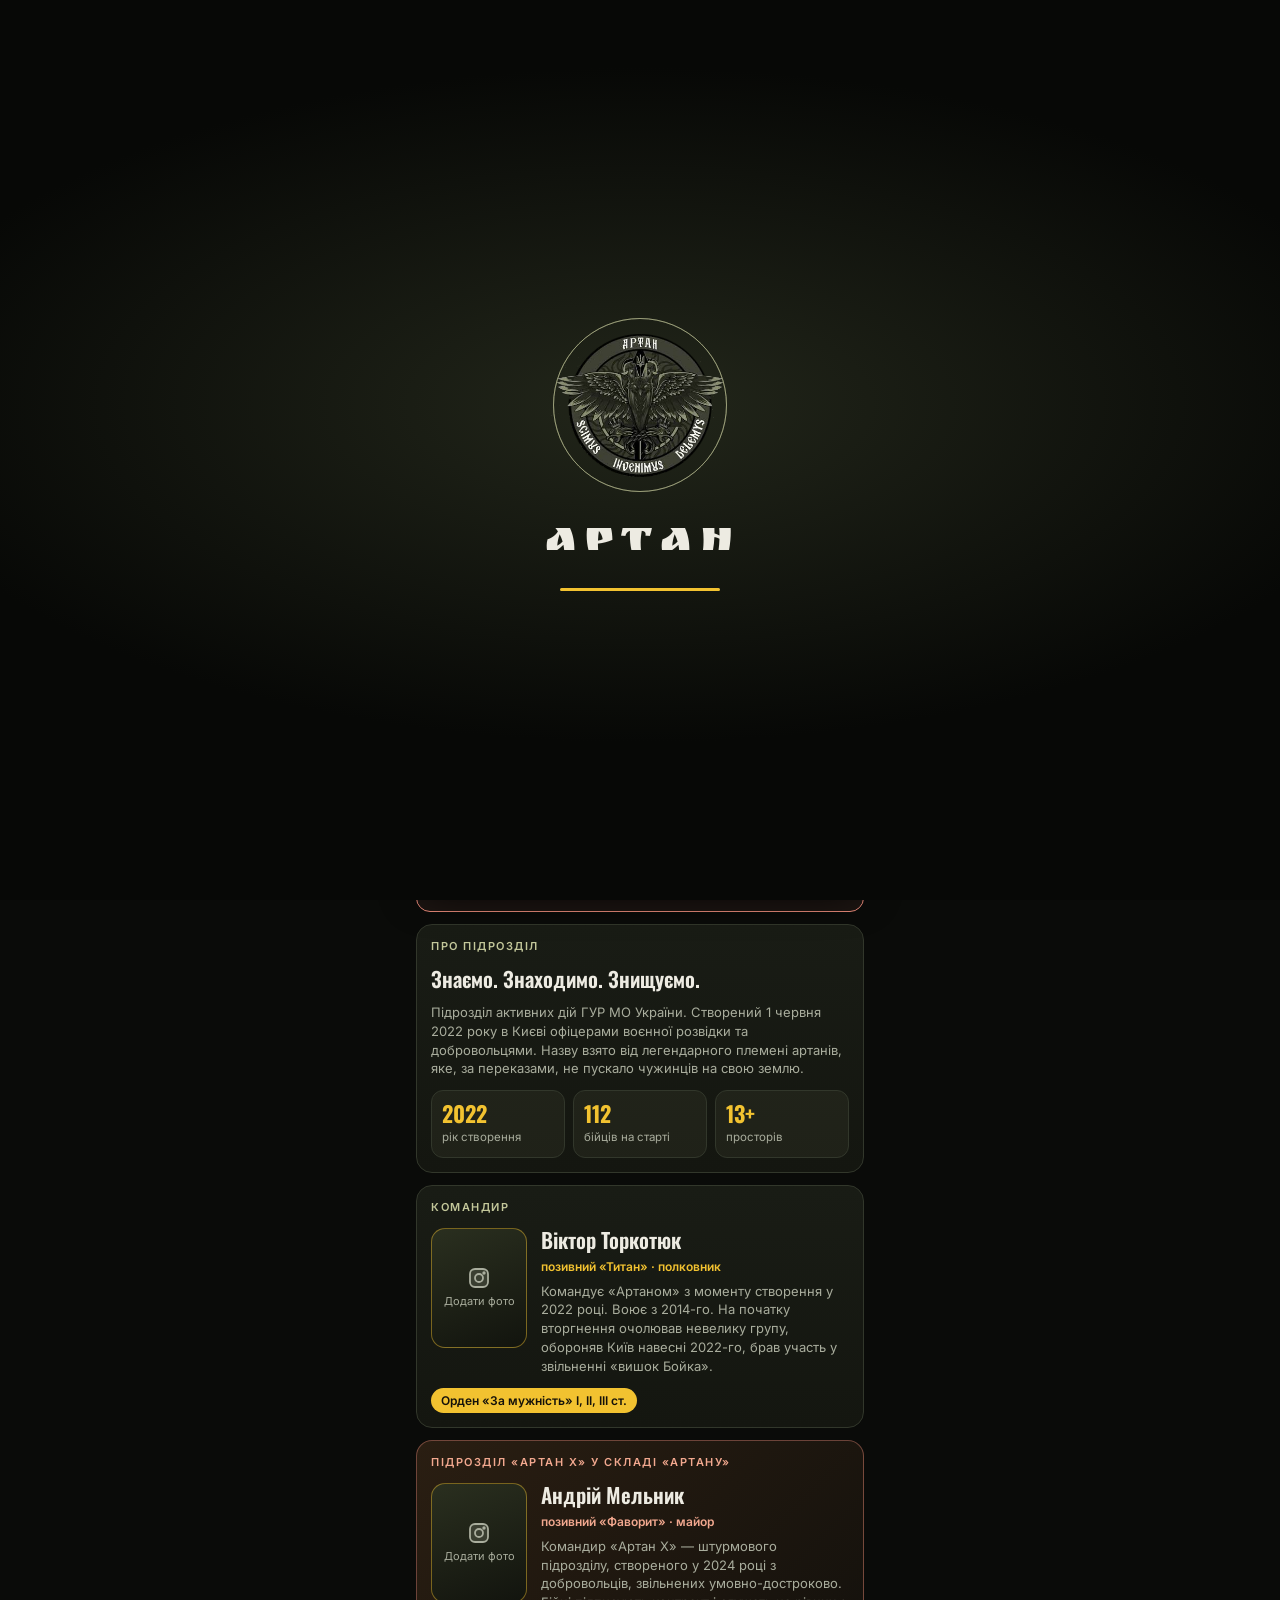
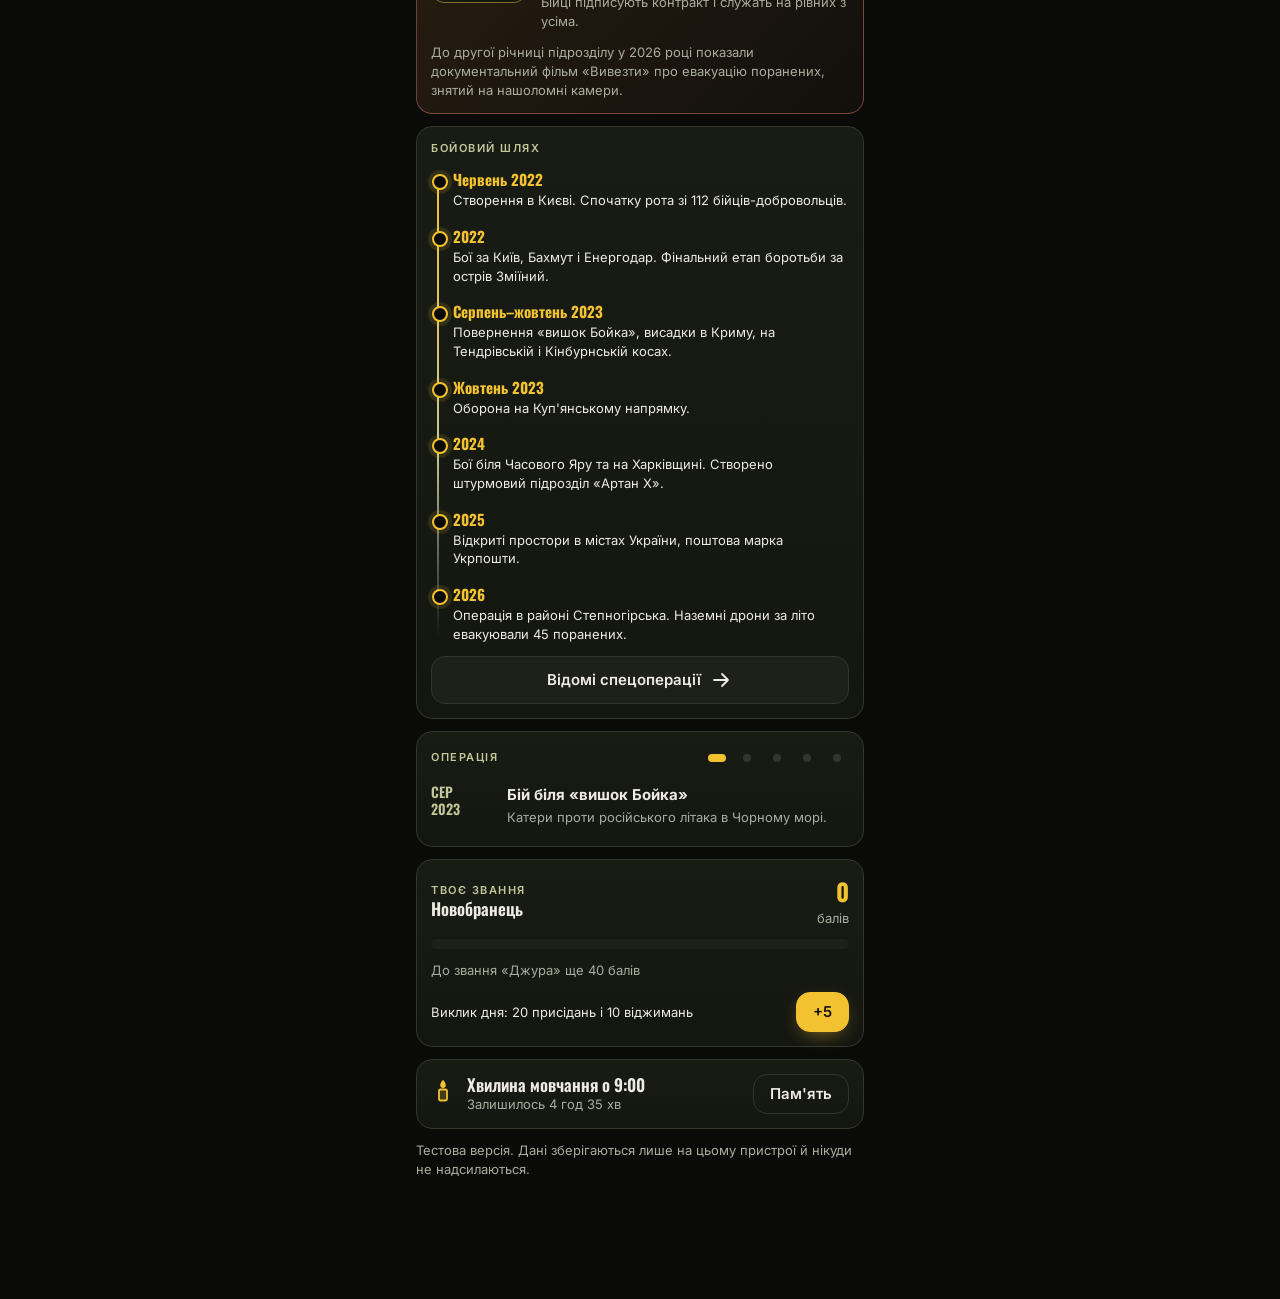
==== output/artan/app/index.html @ 088b6865 "Artan: import user's app, add extension API and agent contract; remove mistaken family-app scaffold " ====
<!DOCTYPE html>
<html lang="uk">
<head>
<meta charset="utf-8">
<meta name="viewport" content="width=device-width, initial-scale=1">
<title>Артан — тестовий застосунок</title>
<link href="https://fonts.googleapis.com/css2?family=Inter:wght@400;500;600&family=Oswald:wght@500;600&family=Ruslan+Display&display=swap" rel="stylesheet">
<style>
:root{--bg:#0A0B09;--sf:#151712;--sf2:#1E211A;--ln:#32372B;--tx:#EDEBE2;--mu:#A9AD9D;--ac:#C3C79A;--ye:#F2C230;--ok:#7BC47F;--bad:#EE8D7C;--ease:cubic-bezier(.2,.8,.2,1)}
*{box-sizing:border-box;-webkit-tap-highlight-color:transparent}
html,body{margin:0;background:var(--bg);color:var(--tx);font-family:Inter,system-ui,sans-serif;font-size:15px;line-height:1.45}
body{background:radial-gradient(120% 60% at 50% 0%,#1A1D14 0%,var(--bg) 60%) fixed}
#app{max-width:480px;margin:0 auto;min-height:100vh;padding:0 16px 120px}
h1,h2,h3{font-family:Oswald,Inter,sans-serif;font-weight:600;margin:0;line-height:1.15}
h1{font-size:28px}h2{font-size:21px}h3{font-size:17px}p{margin:0}
.wm{font-family:'Ruslan Display',Oswald,serif;font-weight:400;letter-spacing:3px;line-height:1}
.mu{color:var(--mu)}.sm{font-size:13px}.ey{font-size:11px;letter-spacing:1.5px;font-weight:600;color:var(--ac);text-transform:uppercase}
.stack{display:flex;flex-direction:column;gap:12px}.row{display:flex;align-items:center;gap:12px}.sb{justify-content:space-between}.wrap{display:flex;flex-wrap:wrap;gap:8px}
.grid2{display:grid;grid-template-columns:1fr 1fr;gap:12px}
.card{background:linear-gradient(180deg,#191C15,#141610);border:1px solid var(--ln);border-radius:16px;padding:14px}
button,.btn{font:inherit;font-weight:600;min-height:48px;padding:0 16px;border-radius:14px;border:1px solid var(--ln);background:var(--sf2);color:var(--tx);cursor:pointer;text-align:center;transition:transform .15s var(--ease),background .2s,border-color .2s,box-shadow .2s;text-decoration:none;display:inline-flex;align-items:center;justify-content:center;gap:8px}
button:active,.btn:active{transform:scale(.96)}
button:focus-visible,a:focus-visible,input:focus-visible,[tabindex]:focus-visible{outline:2px solid var(--ye);outline-offset:2px}
button[disabled]{opacity:.6;cursor:default}
.pri{background:var(--ye);color:#14110A;border-color:var(--ye);box-shadow:0 6px 20px -8px rgba(242,194,48,.7)}
.ghost{background:transparent}
.view>*{animation:up .5s var(--ease) backwards}
.view>*:nth-child(2){animation-delay:.05s}.view>*:nth-child(3){animation-delay:.1s}.view>*:nth-child(4){animation-delay:.15s}.view>*:nth-child(5){animation-delay:.2s}.view>*:nth-child(6){animation-delay:.25s}.view>*:nth-child(n+7){animation-delay:.3s}
@keyframes up{from{opacity:0;transform:translateY(14px)}to{opacity:1;transform:none}}
@keyframes pop{0%{transform:scale(.6);opacity:0}70%{transform:scale(1.08)}100%{transform:scale(1);opacity:1}}
@keyframes shake{20%,60%{transform:translateX(-6px)}40%,80%{transform:translateX(6px)}}
@keyframes bump{50%{transform:scale(1.25)}}
header.top{padding:22px 0 4px}
.tile{flex-direction:column;align-items:flex-start;justify-content:space-between;gap:12px;min-height:108px;text-align:left;padding:14px;border-radius:16px;background:linear-gradient(180deg,#191C15,#141610)}
.tile svg{color:var(--ye)}.tile b{font-size:15px;display:block}.tile span{font-size:12.5px;color:var(--mu);font-weight:400}
.ic{width:24px;height:24px;fill:none;stroke:currentColor;stroke-width:1.8;stroke-linecap:round;stroke-linejoin:round;flex:none}
.hero{position:relative;overflow:hidden;border-radius:20px;border:1px solid var(--ln);padding:18px;background:linear-gradient(135deg,#23271B,#12140E)}
.hero:after{content:"";position:absolute;inset:-40%;background:conic-gradient(from 0deg,transparent 0 80%,rgba(242,194,48,.12) 90%,transparent);animation:spin 9s linear infinite;pointer-events:none}
.hero>*{position:relative;z-index:1}
@keyframes spin{to{transform:rotate(360deg)}}
.em{width:56px;height:56px;object-fit:contain;filter:drop-shadow(0 4px 10px rgba(0,0,0,.6))}
.dots{display:flex;gap:6px}.dots button{min-height:0;width:24px;height:24px;padding:0;border:0;background:transparent}.dots i{display:block;width:8px;height:8px;border-radius:50%;background:var(--ln);margin:auto;transition:all .3s}.dots .on i{background:var(--ye);width:18px;border-radius:4px}
.fade{animation:up .45s var(--ease) backwards}
.bar{height:10px;border-radius:999px;background:var(--sf2);overflow:hidden}.bar i{display:block;height:100%;background:linear-gradient(90deg,var(--ac),var(--ye));border-radius:999px;transition:width .8s var(--ease)}
.seg{display:grid;grid-template-columns:1fr 1fr;background:var(--sf);border:1px solid var(--ln);border-radius:14px;padding:4px}.seg button{min-height:40px;border:0;background:transparent;color:var(--mu);border-radius:10px}.seg button.on{background:var(--sf2);color:var(--ye)}
.date{width:62px;flex:none;font-family:Oswald,sans-serif;font-weight:600;font-size:14px;color:var(--ac);line-height:1.2;text-align:left}
.ph{height:160px;border-radius:14px;display:flex;align-items:center;justify-content:center;color:var(--mu);font-size:13px;text-align:center;padding:10px;border:1px dashed #6E7463;background:repeating-linear-gradient(45deg,#14160F 0 10px,#171A12 10px 20px)}
.photo{width:100%;max-height:280px;object-fit:cover;border-radius:14px;display:block;animation:pop .5s var(--ease)}
label{font-size:13px;color:var(--mu);display:block;margin-bottom:4px}
input[type=text],input[type=tel],input[type=date]{width:100%;height:48px;padding:0 12px;border-radius:12px;border:1px solid #6E7463;background:var(--sf);color:var(--tx);font:inherit;transition:border-color .2s,box-shadow .2s}
input:focus{border-color:var(--ye);box-shadow:0 0 0 3px rgba(242,194,48,.18);outline:0}
.chip{padding:8px 12px;border:1px solid #6E7463;border-radius:999px;font-size:13px;min-height:40px;background:transparent;font-weight:500}
.chip.on{background:var(--ye);color:#14110A;border-color:var(--ye)}
.msg{border-radius:12px;padding:12px;font-size:14px;animation:pop .35s var(--ease)}.msg.ok{background:#1B2A1C;border:1px solid var(--ok)}.msg.no{background:#2C1B18;border:1px solid var(--bad)}
.badge{display:inline-block;padding:4px 10px;border-radius:999px;background:var(--ye);color:#14110A;font-size:12px;font-weight:600}.badge.off{background:var(--sf2);color:var(--mu)}
ul{margin:0;padding-left:20px}li{margin:6px 0}
.opt{width:100%;justify-content:flex-start;text-align:left;font-weight:500;min-height:54px;padding:10px 14px}
.opt.good{border-color:var(--ok);background:#1B2A1C;animation:bump .35s}.opt.wrong{border-color:var(--bad);background:#2C1B18;animation:shake .35s}
/* nav */
nav{position:fixed;left:0;right:0;bottom:0;padding:0 12px calc(12px + env(safe-area-inset-bottom));pointer-events:none;z-index:20}
nav .in{pointer-events:auto;position:relative;max-width:456px;margin:0 auto;display:grid;grid-template-columns:repeat(5,1fr);background:rgba(20,22,16,.86);-webkit-backdrop-filter:blur(14px);backdrop-filter:blur(14px);border:1px solid var(--ln);border-radius:22px;padding:6px;box-shadow:0 14px 40px -10px #000}
nav .pill{position:absolute;top:6px;bottom:6px;left:6px;width:calc((100% - 12px)/5);border-radius:16px;background:linear-gradient(180deg,rgba(242,194,48,.2),rgba(242,194,48,.06));border:1px solid rgba(242,194,48,.35);transition:transform .45s var(--ease)}
nav a{position:relative;min-height:56px;display:flex;flex-direction:column;align-items:center;justify-content:center;gap:3px;font-size:11px;font-weight:500;color:var(--mu);text-decoration:none;border-radius:16px;transition:color .3s}
nav a svg{transition:transform .45s var(--ease)}
nav a.on{color:var(--ye);font-weight:600}nav a.on svg{transform:translateY(-2px) scale(1.14)}
nav a:active svg{transform:scale(.85)}
/* splash */
#splash{position:fixed;inset:0;z-index:50;background:radial-gradient(80% 50% at 50% 45%,#22261A,#070806 75%);display:flex;flex-direction:column;align-items:center;justify-content:center;gap:22px;transition:opacity .6s,visibility .6s}
#splash.out{opacity:0;visibility:hidden}
#splash .e{position:relative;width:190px;height:190px}
#splash .e img{width:100%;height:100%;object-fit:contain;animation:splash 1.2s var(--ease) both}
#splash .e:before,#splash .e:after{content:"";position:absolute;inset:8px;border-radius:50%;border:1px solid rgba(195,199,154,.5);animation:ring 2s ease-out infinite}
#splash .e:after{animation-delay:1s}
@keyframes splash{from{opacity:0;transform:scale(.6) rotate(-12deg);filter:blur(8px)}to{opacity:1;transform:none;filter:none}}
@keyframes ring{from{transform:scale(.9);opacity:.8}to{transform:scale(1.5);opacity:0}}
#splash .wm{font-size:44px;display:flex;gap:4px}
#splash .wm span{animation:up .6s var(--ease) both}
#splash .ld{width:160px;height:3px;border-radius:3px;background:#2A2E22;overflow:hidden}#splash .ld i{display:block;height:100%;width:100%;background:var(--ye);transform-origin:left;animation:load 2s var(--ease) both}
@keyframes load{from{transform:scaleX(0)}to{transform:scaleX(1)}}
/* map */
.mapbox{position:relative;border-radius:18px;border:1px solid var(--ln);background:radial-gradient(circle at 50% 40%,#1C2015,#0E100B);overflow:hidden;padding:6px}
.mapbox svg{display:block;width:100%;height:auto}
.ua{fill:rgba(195,199,154,.1);stroke:var(--ac);stroke-width:1.4;stroke-linejoin:round;stroke-dasharray:1;stroke-dashoffset:1;animation:draw 2.2s ease-out forwards,fillin 1s 1.6s both}
@keyframes draw{to{stroke-dashoffset:0}}@keyframes fillin{from{fill:rgba(195,199,154,0)}}
.scan{stroke:rgba(242,194,48,.5);stroke-width:1;animation:scan 4s linear infinite}
@keyframes scan{from{transform:translateX(0)}to{transform:translateX(360px)}}
.pin{cursor:pointer;transform-box:fill-box;transform-origin:center;animation:pop .5s var(--ease) backwards}
.pin .pulse{fill:none;stroke:var(--ye);stroke-width:1;transform-box:fill-box;transform-origin:center;animation:pulse 2s ease-out infinite}
@keyframes pulse{from{transform:scale(1);opacity:.9}to{transform:scale(3.4);opacity:0}}
.pin .dot{fill:var(--ye);stroke:#14110A;stroke-width:1;transition:r .2s}
.pin.sel .dot{fill:#fff}
.pin:focus{outline:none}.pin:focus-visible .dot{stroke:#fff;stroke-width:2}
.pin text{font:600 9px Inter,sans-serif;fill:var(--tx);paint-order:stroke;stroke:#0E100B;stroke-width:2.5px}
/* candle */
.candle{width:44px;height:84px;position:relative;margin:0 auto}
.candle .w{position:absolute;bottom:0;left:8px;width:28px;height:50px;border-radius:5px;background:linear-gradient(90deg,#CFC9B4,#F3EFE0 50%,#BDB7A2)}
.candle .f{position:absolute;bottom:52px;left:13px;width:18px;height:30px;border-radius:50% 50% 50% 50%/62% 62% 38% 38%;background:radial-gradient(circle at 50% 70%,#fff 0 18%,#FFD76A 40%,#F28A1E 75%,transparent 80%);transform-origin:50% 100%;animation:flame 1.1s ease-in-out infinite alternate;filter:drop-shadow(0 0 14px rgba(255,180,60,.8));opacity:0;transition:opacity .6s}
.candle.lit .f{opacity:1}
@keyframes flame{0%{transform:scale(1) rotate(-3deg)}50%{transform:scale(1.06,.94) rotate(2deg)}100%{transform:scale(.96,1.08) rotate(-1deg)}}
/* games */
.hud{display:flex;justify-content:space-between;align-items:center;font-weight:600}
.hearts span{color:var(--bad);font-size:20px;transition:opacity .3s,transform .3s;display:inline-block}.hearts span.off{opacity:.2;transform:scale(.7)}
.deck{position:relative;height:300px;touch-action:pan-y}
.scard{position:absolute;inset:0;border-radius:22px;border:1px solid var(--ln);background:linear-gradient(160deg,#252A1C,#14160F);display:flex;flex-direction:column;align-items:center;justify-content:center;gap:12px;padding:20px;text-align:center;box-shadow:0 20px 40px -18px #000;user-select:none;-webkit-user-select:none;touch-action:none;cursor:grab;animation:pop .4s var(--ease)}
.scard .emo{font-size:84px;line-height:1}
.scard .tag{position:absolute;top:16px;padding:6px 10px;border-radius:10px;font-weight:700;font-size:13px;opacity:0;border:2px solid}
.scard .tag.l{left:16px;color:var(--bad);transform:rotate(-10deg)}.scard .tag.r{right:16px;color:var(--ok);transform:rotate(10deg)}
.scard.fly{transition:transform .45s ease-in,opacity .45s}
.toast{min-height:48px;display:flex;align-items:center;justify-content:center;text-align:center;font-weight:600;border-radius:12px;padding:8px 12px}
.toast.ok{background:#1B2A1C;color:#B9E6BB;animation:pop .3s}.toast.no{background:#2C1B18;color:#F6B9AD;animation:shake .35s}
.items{display:grid;grid-template-columns:repeat(3,1fr);gap:10px}
.item{flex-direction:column;min-height:92px;gap:4px;font-size:12.5px;font-weight:500;padding:8px;border-radius:16px;animation:pop .4s var(--ease) backwards}
.item .e{font-size:30px;line-height:1}
.item.packed{pointer-events:none;transform:translateY(60px) scale(.2);opacity:0;transition:transform .5s var(--ease),opacity .5s}
.item.no{animation:shake .35s;border-color:var(--bad)}
.bag{font-size:46px;line-height:1;display:inline-block}.bag.b{animation:bump .35s}
.mem{display:grid;grid-template-columns:repeat(3,1fr);gap:10px;perspective:900px}
.mc{position:relative;min-height:88px;padding:0;border:0;background:transparent;transform-style:preserve-3d;transition:transform .5s var(--ease)}
.mc.fl{transform:rotateY(180deg)}
.mc i{position:absolute;inset:0;border-radius:14px;display:flex;align-items:center;justify-content:center;text-align:center;-webkit-backface-visibility:hidden;backface-visibility:hidden;font-style:normal;padding:6px;border:1px solid var(--ln)}
.mc .fr{background:linear-gradient(160deg,#2A2F1F,#171A12);color:var(--ac);font-family:'Ruslan Display',serif;font-size:26px}
.mc .bk{background:var(--sf2);transform:rotateY(180deg);font-size:12.5px;font-weight:600;line-height:1.2}
.mc .bk.num{font-family:Oswald,sans-serif;font-size:28px;color:var(--ye)}
.mc.done .bk{border-color:var(--ok);background:#1B2A1C;animation:bump .4s}
.confetti{position:fixed;inset:0;pointer-events:none;z-index:40;overflow:hidden}
.confetti i{position:absolute;top:-12px;width:8px;height:14px;border-radius:2px;animation:fall 2.2s ease-in forwards}
@keyframes fall{to{transform:translateY(105vh) rotate(720deg)}}
.big{font-size:60px;text-align:center;animation:pop .6s var(--ease)}
.steps{display:flex;gap:6px}.steps i{flex:1;height:5px;border-radius:5px;background:var(--sf2);overflow:hidden;position:relative}.steps i:after{content:"";position:absolute;inset:0;background:var(--ye);transform:scaleX(0);transform-origin:left;transition:transform .5s var(--ease)}.steps i.on:after{transform:scaleX(1)}
.check{width:88px;height:88px;margin:0 auto;display:block}.check circle{fill:none;stroke:var(--ok);stroke-width:4;stroke-dasharray:1;stroke-dashoffset:1;animation:draw .7s ease-out forwards}.check path{fill:none;stroke:var(--ok);stroke-width:5;stroke-linecap:round;stroke-linejoin:round;stroke-dasharray:1;stroke-dashoffset:1;animation:draw .5s .6s ease-out forwards}
.num{width:32px;height:32px;border-radius:50%;background:var(--sf2);border:1px solid var(--ln);display:flex;align-items:center;justify-content:center;font-family:Oswald,sans-serif;color:var(--ye);flex:none}

/* v3 */
#app{background-image:repeating-radial-gradient(circle at 85% -5%,rgba(195,199,154,.045) 0 1px,transparent 1px 16px);background-repeat:no-repeat;background-size:100% 420px}
.hero,.idc{background-image:repeating-radial-gradient(circle at 90% 10%,rgba(195,199,154,.08) 0 1px,transparent 1px 13px),linear-gradient(135deg,#262B1D,#12140E)}
.tile svg{width:42px;height:42px;padding:8px;border-radius:13px;background:rgba(242,194,48,.1);border:1px solid rgba(242,194,48,.28);transition:transform .4s var(--ease)}
.tile:active svg{transform:rotate(-8deg) scale(1.1)}
.sosb{border-color:var(--bad);color:#F6B9AD;background:rgba(238,141,124,.08);justify-content:flex-start}
.idc{border:1px solid rgba(242,194,48,.4);border-radius:18px;padding:16px;position:relative;overflow:hidden;box-shadow:0 18px 40px -22px rgba(242,194,48,.5)}
.idc:before{content:"";position:absolute;top:0;bottom:0;width:60px;left:-80px;background:linear-gradient(100deg,transparent,rgba(255,255,255,.12),transparent);animation:shine 4.5s ease-in-out infinite}
@keyframes shine{0%,60%{left:-80px}100%{left:120%}}
.idc>*{position:relative}
/* candle */
.cdl{position:relative;width:140px;height:200px;margin:0 auto}
.cdl .wax{position:absolute;bottom:0;left:43px;width:54px;height:112px;border-radius:9px 9px 6px 6px/12px 12px 6px 6px;background:linear-gradient(90deg,#8E8870,#E9E3CE 30%,#FFFDF3 48%,#DAD4BD 68%,#847E67);box-shadow:inset 0 -22px 26px -12px rgba(0,0,0,.55),0 10px 18px -8px #000;transition:box-shadow .8s}
.cdl .wax:before{content:"";position:absolute;top:-7px;left:0;right:0;height:16px;border-radius:50%;background:radial-gradient(ellipse at 50% 60%,#FFF8E0,#CFC7A8 80%)}
.cdl .wax:after{content:"";position:absolute;inset:0;border-radius:inherit;background:radial-gradient(ellipse at 50% 0,rgba(255,170,70,.75),transparent 62%);opacity:0;transition:opacity .9s}
.cdl.lit .wax:after{opacity:1}
.cdl .wax i{position:absolute;top:4px;width:7px;border-radius:0 0 5px 5px;background:linear-gradient(90deg,#F6F1DE,#D5CFB8)}
.cdl .wax i:nth-child(1){left:7px;height:30px}.cdl .wax i:nth-child(2){right:11px;height:19px;width:6px}
.cdl .wick{position:absolute;left:50%;bottom:112px;width:3px;height:15px;margin-left:-1.5px;border-radius:2px;background:linear-gradient(#1b140f,#4a3524);transform:rotate(4deg);transform-origin:bottom}
.cdl.lit .wick{background:linear-gradient(#ff9a3c,#1b140f 55%)}
.cdl .fw{position:absolute;left:50%;bottom:121px;width:30px;height:70px;margin-left:-15px;transform:scale(0);transform-origin:50% 100%;opacity:0;transition:transform .7s var(--ease),opacity .4s}
.cdl.lit .fw{transform:scale(1);opacity:1}
.cdl .flame{position:absolute;inset:0;transform-origin:50% 100%;border-radius:50% 50% 50% 50%/70% 70% 30% 30%;background:radial-gradient(ellipse 34% 16% at 50% 92%,rgba(70,130,255,.95),transparent 100%),radial-gradient(ellipse 30% 42% at 50% 62%,#fff 0 45%,transparent 100%),radial-gradient(ellipse 60% 62% at 50% 60%,#FFE79A 0 30%,#FFB534 58%,rgba(255,112,24,.85) 82%,transparent 100%);filter:blur(.5px) drop-shadow(0 0 16px rgba(255,170,60,.95));animation:fl1 3.1s ease-in-out infinite,fl2 .23s ease-in-out infinite alternate}
@keyframes fl1{0%{transform:rotate(-2deg) scaleY(1)}22%{transform:rotate(2.5deg) scaleY(1.07)}45%{transform:rotate(-1deg) scaleY(.95)}63%{transform:rotate(3deg) scaleY(1.04) skewX(2deg)}82%{transform:rotate(-3deg) scaleY(1.09) skewX(-2deg)}100%{transform:rotate(-2deg) scaleY(1)}}
@keyframes fl2{from{opacity:.93}to{opacity:1}}
.cdl .glow{position:absolute;left:50%;bottom:86px;width:220px;height:220px;margin-left:-110px;border-radius:50%;background:radial-gradient(circle,rgba(255,176,66,.42),rgba(255,140,40,.12) 45%,transparent 68%);opacity:0;transition:opacity .9s;animation:glw 2.3s ease-in-out infinite alternate;pointer-events:none}
.cdl.lit .glow{opacity:1}
@keyframes glw{from{transform:scale(.94)}to{transform:scale(1.06)}}
.cdl .smoke{position:absolute;left:50%;bottom:128px;width:10px;height:44px;margin-left:-5px;border-radius:50%;background:linear-gradient(transparent,rgba(210,210,200,.5));filter:blur(4px);opacity:0}
.cdl.out .smoke{animation:smk 1.8s ease-out}
@keyframes smk{0%{opacity:.8;transform:translateY(0) scaleX(1)}100%{opacity:0;transform:translateY(-70px) scaleX(2.6) rotate(12deg)}}
.card:has(.cdl){overflow:hidden;transition:background 1s,border-color 1s}
.card:has(.cdl.lit){background:radial-gradient(90% 70% at 50% 30%,rgba(255,150,50,.2),#141610 75%);border-color:rgba(255,170,70,.45)}
/* merch */
.prod{padding:10px;gap:8px}.prod svg{display:block;width:100%;height:auto;border-radius:12px;background:radial-gradient(circle at 50% 40%,#2A2F1F,#12140E)}
.prod .sz{display:flex;gap:4px}.prod .sz button{min-height:32px;min-width:0;flex:1;padding:0;font-size:12px;border-radius:8px}.prod .sz button.on{background:var(--ac);color:#14110A;border-color:var(--ac)}
.prod .add{min-height:42px;font-size:13.5px}
.cartn{display:inline-flex;min-width:24px;height:24px;border-radius:12px;background:var(--ye);color:#14110A;align-items:center;justify-content:center;font-size:13px;padding:0 6px}.cartn.b{animation:bump .35s}
.lnk{padding:12px 14px;justify-content:flex-start;text-align:left;font-weight:400}.lnk b{display:block}
.lnk .bi{width:44px;height:44px;border-radius:13px;background:rgba(195,199,154,.1);border:1px solid var(--ln);display:flex;align-items:center;justify-content:center;color:var(--ye);flex:none}
.tel{flex-direction:column;gap:0;min-height:76px}.tel b{font-family:Oswald,sans-serif;font-size:28px;color:var(--ye);line-height:1.1}.tel span{font-size:12.5px;color:var(--mu);font-weight:400}
details{border:1px solid var(--ln);border-radius:14px;background:var(--sf);padding:0 14px}details summary{min-height:52px;display:flex;align-items:center;font-weight:600;cursor:pointer;list-style:none}details summary::-webkit-details-marker{display:none}details summary:after{content:"+";margin-left:auto;color:var(--ye);font-size:20px;transition:transform .3s}details[open] summary:after{transform:rotate(45deg)}details ul{padding-bottom:12px}
.lamp{width:96px;height:96px;border-radius:50%;margin:0 auto;background:radial-gradient(circle,#3a3d30,#191b13);border:2px solid var(--ln);transition:all .07s}
.lamp.on{background:radial-gradient(circle,#fff,#F2C230 55%,#b58a12);box-shadow:0 0 60px 14px rgba(242,194,48,.55);border-color:#fff}
.mcode{font-family:Oswald,sans-serif;font-size:44px;letter-spacing:10px;text-align:center;color:var(--ac);line-height:1}
.mo{font-family:Oswald,sans-serif;font-size:26px;min-height:64px}
.mtab{display:grid;grid-template-columns:repeat(3,1fr);gap:4px 10px;font-size:13px;padding-bottom:12px}

/* v4 */
.cmd{display:grid;grid-template-columns:96px 1fr;gap:14px;align-items:start}
.cmd .pf{position:relative;width:96px;height:120px;border-radius:14px;overflow:hidden;border:1px solid rgba(242,194,48,.45);background:linear-gradient(160deg,#2A2F1F,#12140E);display:flex;align-items:center;justify-content:center;text-align:center;color:var(--mu);font-size:11px}
.cmd .pf img{width:100%;height:100%;object-fit:cover;display:block;animation:pop .5s var(--ease)}
.cmd .pf label{position:absolute;inset:0;margin:0;display:flex;flex-direction:column;align-items:center;justify-content:center;gap:4px;cursor:pointer;color:var(--mu);font-size:11px}
.cmd .pf input{position:absolute;width:1px;height:1px;opacity:0}
.cmd .pf.has label{opacity:0}
.rk{display:inline-flex;align-items:center;gap:6px;font-size:12px;color:var(--ye);font-weight:600}
.facts{display:grid;grid-template-columns:repeat(3,1fr);gap:8px}.facts div{background:rgba(195,199,154,.06);border:1px solid var(--ln);border-radius:12px;padding:10px}.facts b{display:block;font-family:Oswald,sans-serif;font-size:22px;color:var(--ye);line-height:1.1}.facts span{font-size:11.5px;color:var(--mu)}
.tl{position:relative;padding-left:22px}
.tl:before{content:"";position:absolute;left:6px;top:6px;bottom:6px;width:2px;background:linear-gradient(var(--ye),var(--ac) 60%,transparent);transform-origin:top;animation:grow 1.4s var(--ease) both}
@keyframes grow{from{transform:scaleY(0)}to{transform:scaleY(1)}}
.tl .ev{position:relative;padding:0 0 16px}.tl .ev:last-child{padding-bottom:0}
.tl .ev:before{content:"";position:absolute;left:-21px;top:5px;width:12px;height:12px;border-radius:50%;background:#0A0B09;border:2px solid var(--ye);box-shadow:0 0 0 4px rgba(242,194,48,.12)}
.tl .ev b{font-family:Oswald,sans-serif;color:var(--ye);font-size:15px;display:block}
.tl .ev{opacity:0;animation:up .5s var(--ease) forwards}
.lb{display:flex;flex-direction:column;gap:8px}
.lbr{display:grid;grid-template-columns:36px 1fr auto;gap:10px;align-items:center;padding:10px 12px;border-radius:14px;background:var(--sf);border:1px solid var(--ln);animation:up .4s var(--ease) backwards}
.lbr.me{border-color:var(--ye);background:linear-gradient(90deg,rgba(242,194,48,.14),var(--sf))}
.lbr .pl{width:32px;height:32px;border-radius:50%;display:flex;align-items:center;justify-content:center;font-family:Oswald,sans-serif;font-weight:600;background:var(--sf2);color:var(--ac)}
.lbr:nth-child(1) .pl{background:linear-gradient(160deg,#FFE27A,#C99A12);color:#14110A}
.lbr:nth-child(2) .pl{background:linear-gradient(160deg,#E9E9E2,#9DA096);color:#14110A}
.lbr:nth-child(3) .pl{background:linear-gradient(160deg,#E6A36A,#9A5A2A);color:#14110A}
.lbr b{display:block}.lbr .xp{font-family:Oswald,sans-serif;font-size:18px;color:var(--ye)}
.tog{display:flex;align-items:center;justify-content:space-between;gap:12px;min-height:48px}
.sw{position:relative;width:52px;height:30px;flex:none;border-radius:15px;background:var(--sf2);border:1px solid var(--ln);padding:0;min-height:0}
.sw:after{content:"";position:absolute;top:3px;left:3px;width:22px;height:22px;border-radius:50%;background:var(--mu);transition:transform .3s var(--ease),background .3s}
.sw[aria-checked=true]{background:rgba(242,194,48,.25);border-color:var(--ye)}.sw[aria-checked=true]:after{transform:translateX(22px);background:var(--ye)}
#map3d{min-height:330px}

/* v7 projects */
.pj{position:relative;overflow:hidden;padding:16px;display:flex;flex-direction:column;gap:10px}
.pj:before{content:"";position:absolute;right:-60px;top:-60px;width:180px;height:180px;border-radius:50%;background:radial-gradient(circle,rgba(242,194,48,.14),transparent 65%);pointer-events:none}
.pj .hd{display:flex;align-items:center;gap:14px}
.pj .ring{position:relative;width:60px;height:60px;flex:none;border-radius:50%;display:flex;align-items:center;justify-content:center;color:var(--ye);background:radial-gradient(circle,#2a2f1f,#14160f)}
.pj .ring:before{content:"";position:absolute;inset:-2px;border-radius:50%;background:conic-gradient(var(--ye),transparent 30%,var(--ac) 55%,transparent 80%,var(--ye));-webkit-mask:radial-gradient(circle,transparent 62%,#000 64%);mask:radial-gradient(circle,transparent 62%,#000 64%);animation:spin 6s linear infinite}
.pj .ring svg{width:30px;height:30px}
.pj .tag{display:inline-block;font-size:11px;font-weight:600;letter-spacing:1px;text-transform:uppercase;color:var(--ac)}
.pj .acts{display:flex;flex-wrap:wrap;gap:8px}.pj .acts .btn{min-height:42px;font-size:13.5px}
.pjhero{display:grid;grid-template-columns:repeat(3,1fr);gap:8px}
.xcard{background:linear-gradient(135deg,#2A1E12,#12100C);border:1px solid rgba(238,141,124,.4)}
.xcard .rk{color:#F2A88F}

/* v6 diploma */
.dprev{position:relative;border-radius:14px;overflow:hidden;border:1px solid rgba(242,194,48,.45);background:#0E100B;min-height:150px;display:flex;align-items:center;justify-content:center}
.dprev img{display:block;width:100%;height:auto;animation:pop .6s var(--ease)}
.dprev .sp{width:34px;height:34px;border-radius:50%;border:3px solid var(--ln);border-top-color:var(--ye);animation:spin 1s linear infinite}
.vid{display:grid;grid-template-columns:72px 1fr;gap:12px;align-items:center;padding:12px;text-align:left;font-weight:400;justify-content:stretch}
.vid .th{width:72px;height:72px;border-radius:12px;background:radial-gradient(circle,#2f3424,#14160f);display:flex;align-items:center;justify-content:center;color:var(--ye);border:1px solid var(--ln)}

.socs{display:flex;flex-direction:column;gap:6px}
.soc{display:grid;grid-template-columns:36px 1fr 18px;gap:10px;align-items:center;padding:8px 10px;min-height:52px;border-radius:12px;border:1px solid var(--ln);background:rgba(0,0,0,.25);text-decoration:none;color:var(--tx);transition:transform .15s var(--ease),border-color .2s}
.soc:active{transform:scale(.97)}.soc:hover{border-color:rgba(242,194,48,.5)}
.soc .si{width:36px;height:36px;border-radius:10px;display:flex;align-items:center;justify-content:center;color:#fff}
.soc .si svg{width:20px;height:20px}
.soc .si.ig{background:linear-gradient(45deg,#F2A541,#D9346B 55%,#7C3AC9)}.soc .si.tg{background:#2A9BD8}.soc .si.yt{background:#D93A2B}.soc .si.fb{background:#2F64C8}.soc .si.web{background:#3A3F31;color:var(--ye)}
.soc b{display:block;font-size:13.5px}.soc span.sm{font-size:12px}
.soc>svg{color:var(--mu);width:16px;height:16px}
@media (prefers-reduced-motion:reduce){*,*:before,*:after{animation-duration:.01ms!important;animation-iteration-count:1!important;transition-duration:.01ms!important}}
</style>
</head>
<body>
<div id="splash" role="status" aria-label="Завантаження застосунку Артан">
<div class="e"><img src="img/emblem.png" alt=""></div>
<div class="wm" aria-hidden="true"><span style="animation-delay:.5s">А</span><span style="animation-delay:.6s">Р</span><span style="animation-delay:.7s">Т</span><span style="animation-delay:.8s">А</span><span style="animation-delay:.9s">Н</span></div>
<div class="ld"><i></i></div>
</div>
<div id="app"></div>
<script src="js/map3d.js"></script>
<script src="js/diploma.js"></script>
<script>
/* Extension registry: files in js/ext/ register games, missions and views here. */
window.ARTAN_EXT={games:[],missions:[],views:[]};
window.ArtanExt={game:function(g){ARTAN_EXT.games.push(g);},mission:function(m){ARTAN_EXT.missions.push(m);},view:function(v){ARTAN_EXT.views.push(v);}};
</script>
<script src="js/ext/missions.js"></script>
<script src="js/ext/games-kids.js"></script>
<script src="js/ext/games-teen.js"></script>
<script src="js/ext/media.js"></script>
<script src="js/ext/events.js"></script>
<script src="js/ext/parents.js"></script>
<nav aria-label="Розділи"><div class="in"><span class="pill" id="pill"></span>
<a href="#home" data-tab="home"><svg class="ic" viewBox="0 0 24 24" aria-hidden="true"><path d="M3 11l9-7 9 7v9a1 1 0 0 1-1 1h-5v-6H9v6H4a1 1 0 0 1-1-1z"/></svg>Головна</a>
<a href="#unit" data-tab="unit"><svg class="ic" viewBox="0 0 24 24" aria-hidden="true"><circle cx="12" cy="12" r="7"/><circle cx="12" cy="12" r="2"/><path d="M12 2v4M12 18v4M2 12h4M18 12h4"/></svg>Підрозділ</a>
<a href="#map" data-tab="map"><svg class="ic" viewBox="0 0 24 24" aria-hidden="true"><path d="M12 21s7-6.200 7-11a7 7 0 0 0-14 0c0 4.800 7 11 7 11z"/><circle cx="12" cy="10" r="2.500"/></svg>Карта</a>
<a href="#school" data-tab="school"><svg class="ic" viewBox="0 0 24 24" aria-hidden="true"><path d="M12 3l8 3v6c0 4.500-3.200 7.800-8 9-4.800-1.200-8-4.500-8-9V6z"/><path d="M9 12l2 2 4-4"/></svg>Школа</a>
<a href="#more" data-tab="more"><svg class="ic" viewBox="0 0 24 24" aria-hidden="true"><rect x="4" y="4" width="6.500" height="6.500" rx="1.800"/><rect x="13.500" y="4" width="6.500" height="6.500" rx="1.800"/><rect x="4" y="13.500" width="6.500" height="6.500" rx="1.800"/><rect x="13.500" y="13.500" width="6.500" height="6.500" rx="1.800"/></svg>Більше</a>
</div></nav>
<script>
(function(){
var KEY='artan-test-v2';/* v3 */
var S={xp:0,done:{},age:null,candle:false,daily:'',streak:0,call:'',city:'',lbOn:false};
try{var raw=localStorage.getItem(KEY);if(raw){var o=JSON.parse(raw);for(var k in o)S[k]=o[k];}}catch(e){}
function save(){try{localStorage.setItem(KEY,JSON.stringify(S));}catch(e){}if(typeof lbSync==='function')lbSync();}
var app=document.getElementById('app'),photos={},timers=[];
var ui={op:null,seg:'ops',mission:null,q:0,ans:null,score:0,game:null,car:0,space:null,zf:{step:0,d:{}},ss:'learn',lbf:'all',cart:[],msize:{},cartOpen:false,cartMsg:false};
function $(s,r){return (r||document).querySelector(s);}
function esc(s){return String(s).replace(/[&<>"]/g,function(c){return{'&':'&amp;','<':'&lt;','>':'&gt;','"':'&quot;'}[c];});}
function later(fn,ms){var t=setTimeout(fn,ms);timers.push(['t',t]);return t;}
function every(fn,ms){var t=setInterval(fn,ms);timers.push(['i',t]);return t;}
function clearTimers(){timers.forEach(function(t){if(t[0]==='t')clearTimeout(t[1]);else clearInterval(t[1]);});timers=[];}
function shuffle(a){a=a.slice();for(var i=a.length-1;i>0;i--){var j=Math.floor(Math.random()*(i+1)),t=a[i];a[i]=a[j];a[j]=t;}return a;}
function today(){var d=new Date();return d.getFullYear()+'-'+(d.getMonth()+1)+'-'+d.getDate();}
function icon(p){return '<svg class="ic" viewBox="0 0 24 24" aria-hidden="true">'+p+'</svg>';}
var F=' fill="currentColor" fill-opacity=".2"';var I={ops:'<circle cx="12" cy="12" r="7"'+F+'/><circle cx="12" cy="12" r="2"/><path d="M12 2v4M12 18v4M2 12h4M18 12h4"/>',mem:'<path d="M12 2c2 2.500 2.500 4 1.500 5.500a2 2 0 0 1-3 0C9.500 6 10 4.500 12 2z" fill="currentColor"/><rect x="8" y="10.500" width="8" height="11" rx="1.500"'+F+'/>',map:'<path d="M12 21s7-6.200 7-11a7 7 0 0 0-14 0c0 4.800 7 11 7 11z"'+F+'/><circle cx="12" cy="10" r="2.500"/>',sch:'<path d="M12 3l8 3v6c0 4.500-3.200 7.800-8 9-4.800-1.200-8-4.500-8-9V6z"'+F+'/><path d="M9 12l2 2 4-4"/>',arr:'<path d="M5 12h14M13 6l6 6-6 6"/>',nav:'<path d="M3 11l18-8-8 18-2-8z"/>',
tee:'<path d="M8 3l4 2 4-2 5 4-3 3-2-1v11H8V9l-2 1-3-3z"'+F+'/>',soc:'<path d="M3 10v4h3l8 4V6L6 10z"'+F+'/><path d="M17.500 9a4 4 0 0 1 0 6"/>',sos:'<path d="M6 18v-5a6 6 0 0 1 12 0v5z"'+F+'/><path d="M4 18h16M12 3v2M4.500 6l1.500 1.500M19.500 6L18 7.500"/>',flag:'<path d="M5 4h12l-2.500 4L17 12H5z"'+F+'/><path d="M5 21V4"/>',
cam:'<rect x="3" y="3" width="18" height="18" rx="5"'+F+'/><circle cx="12" cy="12" r="4"/><circle cx="17" cy="7" r=".8" fill="currentColor"/>',pln:'<path d="M21 4L3 11l6 2 2 6 3-4 4 3z"'+F+'/>',ply:'<rect x="3" y="5" width="18" height="14" rx="4"'+F+'/><path d="M10 9l5 3-5 3z" fill="currentColor"/>',ppl:'<circle cx="9" cy="8" r="3.500"'+F+'/><path d="M2.500 20c.5-4 3-6 6.500-6s6 2 6.500 6"/><circle cx="17.500" cy="9" r="2.500"/><path d="M17 14c2.500 0 4 1.500 4.500 4"/>',web:'<circle cx="12" cy="12" r="9"'+F+'/><path d="M3 12h18M12 3c3 3 3 15 0 18M12 3c-3 3-3 15 0 18"/>',info:'<circle cx="12" cy="12" r="9"'+F+'/><path d="M12 11v6M12 7.500v.5"/>'};

var OPS=[
{id:'boyko',d:'СЕР<br>2023',t:'Бій біля «вишок Бойка»',s:'Катери проти російського літака в Чорному морі.',x:'Група на швидкісних човнах зіткнулася з російським бойовим літаком поблизу острова Зміїний. За повідомленням ГУР, борт противника пошкоджено, серед українських бійців втрат немає.',src:'Українська правда, ГУР МО'},
{id:'crimea',d:'24 СЕР<br>2023',t:'Висадка в Криму',s:'Нічна операція до Дня Незалежності.',x:'У ніч на 24 серпня розвідники за підтримки ВМС висадилися на окупованому півострові, виконали завдання і повернулися без втрат.',src:'ГУР МО, 24 Канал'},
{id:'kosy',d:'ЖОВ<br>2023',t:'Західний Крим і коси',s:'Висадка на узбережжі та двох косах.',x:'Спецпризначенці висадилися на західному узбережжі Криму, а також на Тендрівській і Кінбурнській косах, де вступили в бій з окупантами.',src:'АрміяInform, ГУР МО'},
{id:'storm',d:'КВІ<br>2025',t:'Відбитий масований штурм',s:'Шість ворожих колон зупинено.',x:'Противник кинув у наступ кілька сотень людей і десятки бронемашин. Оператори FPV та артилерія підрозділу уразили 15 одиниць техніки ще на підході.',src:'АрміяInform, ГУР МО'},
{id:'step',d:'КВІ<br>2026',t:'Степногірськ',s:'Комплексна операція на Запорізькому напрямку.',x:'Разом з іншими підрозділами Сил оборони бійці ведуть зачистку Степногірська: уражено понад 20 одиниць бронетехніки, взято полонених.',src:'АрміяInform, ГУР МО'}
];
var SPACES=[
{c:'Київ',lon:30.52,lat:50.45},{c:'Вінниця',lon:28.47,lat:49.23},{c:'Львів',lon:24.03,lat:49.84},{c:'Одеса',lon:30.73,lat:46.48},{c:'Черкаси',lon:32.06,lat:49.44},{c:'Івано-Франківськ',lon:24.71,lat:48.92},{c:'Чернівці',lon:25.94,lat:48.29},{c:'Ніжин',lon:31.89,lat:51.05},{c:'Полтава',lon:34.55,lat:49.59}
];
var UA=[[22.15,48.4],[22.6,49.1],[22.7,49.55],[23.6,50.35],[24.1,50.6],[24.0,50.85],[23.65,51.5],[23.6,51.62],[24.3,51.75],[25.3,51.95],[26.5,51.85],[27.5,51.6],[28.6,51.5],[29.3,51.4],[30.2,51.5],[30.55,51.28],[30.95,52.05],[31.8,52.1],[32.4,52.3],[33.2,52.37],[33.85,52.3],[34.4,51.8],[34.3,51.25],[35.1,51.2],[35.6,50.4],[36.3,50.3],[37.5,50.4],[38.0,49.95],[39.2,49.85],[40.1,49.6],[40.2,49.25],[39.7,48.6],[39.95,48.3],[39.8,47.85],[38.85,47.85],[38.2,47.1],[37.55,47.07],[36.8,46.75],[35.9,46.6],[35.35,46.35],[34.85,46.15],[35.0,45.7],[35.5,45.3],[36.6,45.42],[36.45,45.05],[35.4,45.0],[34.4,44.75],[33.75,44.4],[33.4,44.6],[33.55,45.1],[32.5,45.35],[33.0,45.75],[33.65,46.1],[32.9,46.1],[31.8,46.3],[32.0,46.6],[31.55,46.6],[30.75,46.5],[30.5,46.1],[29.75,45.6],[29.65,45.2],[28.2,45.45],[28.5,45.75],[28.95,46.1],[29.6,46.4],[30.15,46.4],[29.9,46.8],[29.55,47.35],[29.2,47.9],[28.9,48.0],[28.2,48.2],[27.5,48.45],[26.6,48.25],[26.2,47.98],[25.2,47.9],[24.9,47.72],[24.2,47.9],[23.2,48.1],[22.9,48.0]];
function px(lon){return ((lon-21.8)*0.663*29+6).toFixed(1);}function py(lat){return ((52.6-lat)*29+4).toFixed(1);}

var HIST=[
['Червень 2022','Створення в Києві. Спочатку рота зі 112 бійців-добровольців.'],
['2022','Бої за Київ, Бахмут і Енергодар. Фінальний етап боротьби за острів Зміїний.'],
['Серпень–жовтень 2023','Повернення «вишок Бойка», висадки в Криму, на Тендрівській і Кінбурнській косах.'],
['Жовтень 2023','Оборона на Куп\'янському напрямку.'],
['2024','Бої біля Часового Яру та на Харківщині. Створено штурмовий підрозділ «Артан Х».'],
['2025','Відкриті простори в містах України, поштова марка Укрпошти.'],
['2026','Операція в районі Степногірська. Наземні дрони за літо евакуювали 45 поранених.']];
var MISSIONS=[
{id:'alarm',min:6,t:'Повітряна тривога',tips:['Почув сирену — одразу йди в укриття, не чекай.','Немає укриття — стань за двома стінами, подалі від вікон.','Виходь лише після сигналу відбою.'],q:[
['Що робити, коли лунає сирена?',['Одразу йти в укриття','Дивитися у вікно','Знімати відео'],0],
['Укриття далеко. Де вдома безпечніше?',['Біля вікна','За двома стінами, далі від вікон','На балконі'],1],
['Коли можна вийти з укриття?',['Коли стало нудно','Коли стихло','Після сигналу відбою'],2]]},
{id:'mine',min:6,t:'Мінна безпека',tips:['Невідомий предмет: не підходь, не чіпай, не кидай у нього нічого.','Відходь тим самим шляхом, яким прийшов.','Розкажи дорослим і зателефонуйте 101 або 112.'],q:[
['Ти побачив у траві дивний металевий предмет. Що робиш?',['Підніму роздивитися','Не чіпаю, відходжу і кажу дорослим','Штовхну палицею'],1],
['Як правильно відійти від небезпечної знахідки?',['Тим самим шляхом, яким прийшов','Навпростець через кущі','Бігом у будь-який бік'],0],
['Куди телефонувати про підозрілий предмет?',['Другові','Нікуди','101 або 112'],2]]},
{id:'aid',min:10,t:'Перша допомога',tips:['Спершу переконайся, що тобі самому безпечно.','Клич дорослих і телефонуй 103 або 112.','Сильна кровотеча: щільно притисни рану чистою тканиною і не відпускай.'],q:[
['Що перевіряємо найперше?',['Чи безпечно мені самому','Що в кишенях потерпілого','Котра година'],0],
['Номер швидкої допомоги в Україні?',['101','103','104'],1],
['З рани сильно тече кров. Твоя дія?',['Чекати, поки мине','Полити водою і піти','Щільно притиснути рану і кликати на допомогу'],2]]},
{id:'cyber',min:10,t:'Кібербезпека',tips:['Незнайомець пропонує гроші за «просте завдання» — це може бути ворог. Не відповідай.','Не публікуй фото військових, блокпостів і місць прильотів.','Про все дивне розкажи батькам.'],q:[
['Незнайомець у месенджері обіцяє гроші за фото будівлі. Що робиш?',['Сфотографую, це ж легко','Не відповідаю і кажу батькам','Попрошу більше грошей'],1],
['Чи можна викладати відео роботи ППО?',['Ні, це допомагає ворогу','Так, якщо гарне','Так, але без звуку'],0],
['Кому можна сказати свій пароль?',['Найкращому другові','Тому, хто попросить у чаті','Тільки батькам'],2]]},
{id:'topo',min:14,t:'Орієнтування',tips:['Намагнічений кінець стрілки компаса показує на північ.','Опівдні сонце в Україні стоїть на півдні.','Масштаб 1:50 000 означає: 1 см на карті — це 500 м на місцевості.'],q:[
['Куди показує намагнічений кінець стрілки компаса?',['На схід','На північ','На сонце'],1],
['Де в Україні сонце опівдні?',['На півдні','На півночі','На заході'],0],
['Масштаб 1:50 000. Скільки метрів в 1 см карти?',['50 м','5 км','500 м'],2]]}
];
var EXT=window.ARTAN_EXT||{games:[],missions:[],views:[]};EXT.missions.forEach(function(m){if(m&&m.id&&!MISSIONS.some(function(x){return x.id===m.id;}))MISSIONS.push(m);});
var AGES=[{a:6,n:'6–9 років',r:'Джура'},{a:10,n:'10–13 років',r:'Розвідник'},{a:14,n:'14–17 років',r:'Захисник'}];
var RANKS=[[0,'Новобранець'],[40,'Джура'],[90,'Розвідник'],[150,'Захисник'],[220,'Майстер безпеки']];
function rank(){var r=RANKS[0],n=null;for(var i=0;i<RANKS.length;i++)if(S.xp>=RANKS[i][0]){r=RANKS[i];n=RANKS[i+1]||null;}return{name:r[1],base:r[0],next:n};}
function award(id,pts){var g=S.done[id]?Math.round(pts/5):pts;S.xp+=g;if(pts>0)S.done[id]=true;save();return g;}
var PACK=[['💧','Вода',1],['🎮','Приставка',0],['🔦','Ліхтарик',1],['📄','Документи',1],['📺','Телевізор',0],['🩹','Аптечка',1],['🔋','Павербанк',1],['🛹','Скейт',0],['🍫','Їжа на день',1],['🧥','Теплий одяг',1],['🏺','Ваза',0],['📻','Радіо',1]];
var TOUCH=[['⚽','Твій м\'яч у дворі',1],['📦','Коробка з дротами біля під\'їзду',0],['🎒','Твій шкільний рюкзак',1],['🧸','Чужа іграшка на узбіччі',0],['🔩','Металевий предмет у лісі',0],['🥤','Твоя пляшка з водою',1],['📱','Телефон без господаря на лавці',0],['🛩️','Уламок дрона на полі',0],['🖊️','Яскрава ручка на дорозі',0],['🚲','Твій велосипед',1]];
var PAIRS=[['101','Пожежа, рятувальники'],['102','Поліція'],['103','Швидка допомога'],['104','Запах газу'],['112','Єдиний екстрений номер'],['🚨','Сирена: йду в укриття']];

function bar(r){var p=r.next?Math.round((S.xp-r.base)/(r.next[0]-r.base)*100):100;return '<div class="bar" role="img" aria-label="Прогрес до наступного звання '+p+'%"><i style="width:0" data-w="'+p+'"></i></div><p class="sm mu">'+(r.next?'До звання «'+r.next[1]+'» ще '+(r.next[0]-S.xp)+' балів':'Найвище звання здобуто')+'</p>';}
function silence(){var n=new Date(),t=new Date(n);t.setHours(9,0,0,0);if(n>=t)t.setDate(t.getDate()+1);var m=Math.round((t-n)/60000);return Math.floor(m/60)+' год '+(m%60)+' хв';}
function confetti(){var c=document.createElement('div');c.className='confetti';c.setAttribute('aria-hidden','true');var col=['#F2C230','#C3C79A','#7BC47F','#EDEBE2'];for(var i=0;i<34;i++){var p=document.createElement('i');p.style.left=(Math.random()*100)+'%';p.style.background=col[i%4];p.style.animationDelay=(Math.random()*.5)+'s';p.style.animationDuration=(1.6+Math.random()*1.2)+'s';c.appendChild(p);}document.body.appendChild(c);setTimeout(function(){c.remove();},3200);}

/* ---------- HOME ---------- */
function vHome(){var r=rank(),h=new Date().getHours(),gr=h<5?'Доброї ночі':h<12?'Доброго ранку':h<18?'Доброго дня':'Доброго вечора',dd=S.daily===today();
return '<header class="top row sb"><div class="row"><img class="em" src="img/emblem.png" alt="Емблема спецпідрозділу «Артан»"><div><div class="wm" style="font-size:30px">АРТАН</div><p class="sm mu">'+gr+(S.call?', «'+esc(S.call)+'»':'')+'! Спецпідрозділ ГУР МО України</p></div></div></header>'+
'<div class="hero stack"><p class="ey">Найближчий вишкіл</p><h2>«Звитяга» · [ДАТА] · [ОБЛАСТЬ]</h2><p class="sm mu">П\'ять днів з інструкторами: такмед, дрони, топографія. Для молоді 13–20 років.</p><a class="btn pri" href="#zvytiaha" data-act="zstart" style="align-self:flex-start">Подати заявку '+icon(I.arr)+'</a></div>'+
'<div class="grid2">'+tile('unit',I.ops,'Спецоперації','Історії та фото','ops')+tile('unit',I.mem,'Стіна пам\'яті','Полеглі воїни','mem')+tile('map',I.map,'Простори «Артан»','3D-карта міст')+tile('school',I.sch,'Школа захисника','Місії та ігри')+tile('projects',I.ppl,'Проєкти','Простори, мотоклуб, турніри')+tile('diploma',I.sch,'Диплом','Для юних захисників')+tile('merch',I.tee,'Мерч','Одяг і символіка')+tile('social',I.soc,'Соцмережі','Сторінки та проєкти')+EXT.views.filter(function(v){return v.home;}).map(function(v){return tile(v.id,I[v.icon]||I.info,esc(v.title),esc(v.sub||''));}).join('')+'</div>'+
'<a class="btn sosb" href="#sos">'+icon(I.sos)+'SOS-пам\'ятка: що робити в небезпеці</a>'+
'<div class="card stack"><p class="ey">Про підрозділ</p><h2>Знаємо. Знаходимо. Знищуємо.</h2><p class="sm mu">Підрозділ активних дій ГУР МО України. Створений 1 червня 2022 року в Києві офіцерами воєнної розвідки та добровольцями. Назву взято від легендарного племені артанів, яке, за переказами, не пускало чужинців на свою землю.</p>'+
'<div class="facts"><div><b>2022</b><span>рік створення</span></div><div><b>112</b><span>бійців на старті</span></div><div><b>13+</b><span>просторів</span></div></div></div>'+
'<div class="card stack"><p class="ey">Командир</p><div class="cmd"><div class="pf'+(photos.cmd_titan?' has':'')+'">'+(photos.cmd_titan?'<img src="'+photos.cmd_titan+'" alt="Віктор Торкотюк «Титан»">':'')+'<label for="cmdph">'+icon(I.cam)+'Додати фото</label><input id="cmdph" type="file" accept="image/*" data-op="cmd_titan"></div>'+
'<div class="stack" style="gap:6px"><h2>Віктор Торкотюк</h2><span class="rk">позивний «Титан» · полковник</span><p class="sm mu">Командує «Артаном» з моменту створення у 2022 році. Воює з 2014-го. На початку вторгнення очолював невелику групу, обороняв Київ навесні 2022-го, брав участь у звільненні «вишок Бойка».</p></div></div>'+
'<div class="wrap"><span class="badge">Орден «За мужність» I, II, III ст.</span></div>'+
'</div>'+
'<div class="card stack xcard"><p class="ey" style="color:#F2A88F">Підрозділ «Артан Х» у складі «Артану»</p><div class="cmd"><div class="pf'+(photos.cmd_fav?' has':'')+'">'+(photos.cmd_fav?'<img src="'+photos.cmd_fav+'" alt="Андрій Мельник «Фаворит»">':'')+'<label for="favph">'+icon(I.cam)+'Додати фото</label><input id="favph" type="file" accept="image/*" data-op="cmd_fav"></div>'+
'<div class="stack" style="gap:6px"><h2>Андрій Мельник</h2><span class="rk">позивний «Фаворит» · майор</span><p class="sm mu">Командир «Артан Х» — штурмового підрозділу, створеного у 2024 році з добровольців, звільнених умовно-достроково. Бійці підписують контракт і служать на рівних з усіма.</p></div></div>'+
'<p class="sm mu">До другої річниці підрозділу у 2026 році показали документальний фільм «Вивезти» про евакуацію поранених, знятий на нашоломні камери.</p></div>'+
'<div class="card stack"><p class="ey">Бойовий шлях</p><div class="tl">'+HIST.map(function(h,i){return '<div class="ev" style="animation-delay:'+(.15+i*.12)+'s"><b>'+h[0]+'</b><p class="sm">'+h[1]+'</p></div>';}).join('')+'</div><a class="btn" href="#unit" data-act="seg" data-s="ops">Відомі спецоперації '+icon(I.arr)+'</a></div>'+'<div class="card stack"><div class="row sb"><p class="ey">Операція</p><div class="dots" role="tablist" aria-label="Операції">'+OPS.map(function(o,i){return '<button role="tab" aria-label="'+esc(o.t)+'" data-act="car" data-i="'+i+'"><i></i></button>';}).join('')+'</div></div><div id="car"></div></div>'+
'<div class="card stack"><div class="row sb"><div><p class="ey">Твоє звання</p><h3>'+r.name+'</h3></div><div style="text-align:right"><b style="font-family:Oswald,sans-serif;font-size:24px;color:var(--ye)">'+S.xp+'</b><p class="sm mu">балів</p></div></div>'+bar(r)+
'<div class="row sb"><p class="sm">Виклик дня: 20 присідань і 10 віджимань'+(S.streak>1?' · серія '+S.streak+' дн.':'')+'</p><button data-act="daily" class="'+(dd?'':'pri')+'" style="min-height:40px;flex:none"'+(dd?' disabled':'')+'>'+(dd?'Виконано':'+5')+'</button></div></div>'+
'<div class="card row"><span style="color:var(--ye)">'+icon(I.mem)+'</span><div style="flex:1"><h3>Хвилина мовчання о 9:00</h3><p class="sm mu">Залишилось <span id="sil">'+silence()+'</span></p></div><a class="btn ghost" style="min-height:40px" href="#unit" data-act="seg" data-s="mem">Пам\'ять</a></div>'+
'<p class="sm mu">Тестова версія. Дані зберігаються лише на цьому пристрої й нікуди не надсилаються.</p>';}
function tile(h,ic,b,s,seg){return '<a class="btn tile" href="#'+h+'"'+(seg?' data-act="seg" data-s="'+seg+'"':'')+'>'+icon(ic)+'<span style="color:inherit;font-size:inherit"><b>'+b+'</b><span>'+s+'</span></span></a>';}
function car(){var el=$('#car');if(!el)return;var o=OPS[ui.car];el.innerHTML='<button class="fade ghost" style="width:100%;border:0;padding:0;text-align:left;justify-content:flex-start;align-items:flex-start;gap:14px" data-act="op" data-id="'+o.id+'"><span class="date">'+o.d+'</span><span><b style="display:block">'+o.t+'</b><span class="sm mu" style="font-weight:400">'+o.s+'</span></span></button>';
var d=document.querySelectorAll('.dots button');for(var i=0;i<d.length;i++){d[i].className=i===ui.car?'on':'';d[i].setAttribute('aria-selected',i===ui.car);}}

/* ---------- UNIT ---------- */
function vUnit(){
if(ui.op){var o=OPS.filter(function(x){return x.id===ui.op;})[0];
return '<header class="top stack"><button data-act="opback" class="ghost" style="align-self:flex-start">← Усі операції</button><p class="ey">'+o.d.replace('<br>',' ')+'</p><h1>'+o.t+'</h1></header>'+
(photos[o.id]?'<img class="photo" src="'+photos[o.id]+'" alt="Фото операції: '+esc(o.t)+'">':'<div class="ph">Місце для фото операції</div>')+
'<div><label for="ph">Додати або замінити фото (зберігається лише на цьому пристрої)</label><input id="ph" type="file" accept="image/*" data-op="'+o.id+'" style="color:var(--mu)"></div>'+
'<p>'+o.x+'</p><p class="sm mu">Джерело: '+o.src+'</p>';}
var h='<header class="top stack"><div class="wm" style="font-size:26px">АРТАН</div><p class="sm mu">Знаємо. Знаходимо. Знищуємо.</p></header>'+
'<div class="seg" role="tablist"><button role="tab" aria-selected="'+(ui.seg==='ops')+'" class="'+(ui.seg==='ops'?'on':'')+'" data-act="seg" data-s="ops">Спецоперації</button><button role="tab" aria-selected="'+(ui.seg==='mem')+'" class="'+(ui.seg==='mem'?'on':'')+'" data-act="seg" data-s="mem">Стіна пам\'яті</button></div>';
if(ui.seg==='ops')return h+'<p class="sm mu">Лише те, що вже оприлюднено офіційно. Решта стане відомою після перемоги.</p>'+OPS.map(function(o){return '<button class="card row" style="text-align:left;align-items:flex-start;font-weight:400;padding:14px;justify-content:flex-start" data-act="op" data-id="'+o.id+'"><span class="date">'+o.d+'</span><span><b style="display:block">'+o.t+'</b><span class="sm mu">'+o.s+(photos[o.id]?' · фото додано':'')+'</span></span></button>';}).join('');
var c='';for(var i=0;i<4;i++)c+='<div class="card stack"><div class="ph" style="height:84px">ФОТО</div><div><b>[ІМ\'Я ПРІЗВИЩЕ]</b><p class="sm" style="color:var(--ac)">позивний «[ПОЗИВНИЙ]»</p><p class="sm mu">[РОКИ ЖИТТЯ]</p></div></div>';
return h+'<p class="sm mu">Воїни «Артану», які віддали життя за Україну. Імена та історії додає підрозділ за згодою родин.</p>'+
'<div class="card stack" style="text-align:center"><div class="cdl'+(S.candle?' lit':'')+'" id="cnd" aria-hidden="true"><div class="glow"></div><div class="smoke"></div><div class="fw"><div class="flame"></div></div><div class="wick"></div><div class="wax"><i></i><i></i></div></div><p id="cndt" class="sm mu" role="status">'+(S.candle?'Свічка пам\'яті горить. Дякуємо, що пам\'ятаєте.':'Запаліть свічку в пам\'ять про полеглих.')+'</p><button data-act="candle" id="cndb" class="'+(S.candle?'':'pri')+'">'+(S.candle?'Погасити свічку':'Запалити свічку')+'</button></div>'+
'<div class="grid2">'+c+'</div>';}

/* ---------- MAP ---------- */
function vMap(){
return '<header class="top stack"><p class="ey">Відкриті простори</p><h1>«Артан» на карті</h1><p class="sm mu">Місця зустрічі ветеранів, родин і всіх, хто хоче дізнатися про підрозділ. Потягніть карту, щоб повернути, і торкніться міста.</p></header>'+
'<div class="mapbox" id="map3d"></div><div id="spc"></div>'+
'<div class="stack"><h2>Міста з просторами</h2><div class="wrap">'+SPACES.map(function(s,i){return '<button class="chip'+(ui.space===i?' on':'')+'" data-act="space" data-i="'+i+'" aria-pressed="'+(ui.space===i)+'">'+s.c+'</button>';}).join('')+'</div></div>'+
'<p class="sm mu">За відкритими даними просторів уже 13, і з\'являються нові. Точні адреси та години роботи дивіться в офіційних каналах підрозділу.</p>';}
function map2d(el){var d='M'+UA.map(function(p){return px(p[0])+' '+py(p[1]);}).join('L')+'Z';
el.innerHTML='<svg viewBox="0 0 360 250" role="group" aria-label="Карта України з просторами «Артан»"><path class="ua" pathLength="1" d="'+d+'"/>'+SPACES.map(function(s,i){var x=px(s.lon),y=py(s.lat);return '<g class="pin" data-act="space" data-i="'+i+'" role="button" tabindex="0" aria-label="Простір «Артан», '+s.c+'"><circle class="pulse" cx="'+x+'" cy="'+y+'" r="3"/><circle cx="'+x+'" cy="'+y+'" r="11" fill="transparent"/><circle class="dot" cx="'+x+'" cy="'+y+'" r="3.600"/><text x="'+(+x+6)+'" y="'+(+y-5)+'">'+s.c+'</text></g>';}).join('')+'</svg>';}
var mapInst=null;
function mountMap(){var el=$('#map3d');if(!el)return;
if(window.ArtanMap3D){try{mapInst=window.ArtanMap3D.mount(el,SPACES,function(i){ui.space=i;if(!S.mapSeen){S.mapSeen=true;save();}spaceCard(false);syncChips();});}catch(e){mapInst=null;}}
if(!mapInst)map2d(el);
if(ui.space!==null&&mapInst)mapInst.select(ui.space);}
function syncChips(){var c=document.querySelectorAll('.chip[data-act=space]');for(var i=0;i<c.length;i++){var on=i===ui.space;c[i].className='chip'+(on?' on':'');c[i].setAttribute('aria-pressed',on);}}
function spaceCard(scroll){var el=$('#spc');if(!el)return;if(ui.space===null){el.innerHTML='';return;}var s=SPACES[ui.space];
var url='https://www.google.com/maps/search/?api=1&query='+encodeURIComponent('Простір Артан '+s.c);
el.innerHTML='<div class="card stack fade" style="border-color:rgba(242,194,48,.5)"><div class="row sb"><div><p class="ey">Простір «Артан»</p><h2>'+s.c+'</h2></div>'+icon(I.map)+'</div><p class="sm mu">Ветерани, родини, рекрутинг, курси й зустрічі. Точну адресу та години роботи дивіться в офіційних каналах підрозділу.</p><a class="btn pri" href="'+url+'" target="_blank" rel="noopener">'+icon(I.nav)+'Відкрити в навігаторі</a><a class="btn" href="#social">Офіційні канали '+icon(I.arr)+'</a></div>';
if(mapInst){try{mapInst.select(ui.space);}catch(e){}}else{var p=document.querySelectorAll('.pin');for(var i=0;i<p.length;i++){var on=i===ui.space;p[i].setAttribute('class','pin'+(on?' sel':''));$('.dot',p[i]).setAttribute('r',on?5:3.6);}}
syncChips();if(scroll)el.scrollIntoView({behavior:'smooth',block:'nearest'});}

/* ---------- ZVYTIAHA ---------- */
var DISC=['Такмед','Топографія','Керування БпЛА','Рукопашний бій','Поводження зі зброєю','Зв\'язок'];
function vZv(){var z=ui.zf,d=z.d,h='<header class="top stack"><p class="ey">Військово-патріотичний вишкіл</p><h1>«Звитяга»</h1></header>';
if(z.step===0)return h+'<div class="hero stack"><h2>П\'ять днів, які загартовують</h2><p class="sm mu">Навчають інструктори спецпідрозділу «Артан». Найближчий заїзд: [ДАТА], [ОБЛАСТЬ].</p><div class="row" style="gap:20px"><div><b style="font-family:Oswald,sans-serif;font-size:26px;color:var(--ye)">13–20</b><p class="sm mu">років</p></div><div><b style="font-family:Oswald,sans-serif;font-size:26px;color:var(--ye)">5</b><p class="sm mu">днів</p></div><div><b style="font-family:Oswald,sans-serif;font-size:26px;color:var(--ye)">19</b><p class="sm mu">вишколів</p></div></div></div>'+
'<div class="stack"><h2>Чого навчають</h2><div class="wrap">'+DISC.map(function(x){return '<span class="chip" style="display:inline-flex;align-items:center">'+x+'</span>';}).join('')+'</div></div>'+
'<div class="card stack"><h3>Як подати заявку</h3>'+['Заповніть дані учасника','Вкажіть контакт батьків і дайте згоду','Оберіть напрями та надішліть'].map(function(t,i){return '<div class="row"><span class="num">'+(i+1)+'</span><p>'+t+'</p></div>';}).join('')+'</div>'+
'<button class="pri" data-act="znext">Почати '+icon(I.arr)+'</button>';
if(z.step===4)return h+'<svg class="check" viewBox="0 0 100 100" aria-hidden="true"><circle cx="50" cy="50" r="44" pathLength="1"/><path d="M30 52l14 14 27-30" pathLength="1"/></svg><div class="card stack" style="text-align:center"><h2>Заявку перевірено</h2><p>'+esc(d.n)+', дякуємо за бажання стати сильнішим.</p><p class="sm mu">Це тестовий режим: дані нікуди не надіслано і не збережено.</p></div><button data-act="zreset">Заповнити ще раз</button>';
h+='<div class="steps" role="img" aria-label="Крок '+z.step+' з 3">'+[1,2,3].map(function(i){return '<i class="'+(i<=z.step?'on':'')+'"></i>';}).join('')+'</div><p class="sm mu">Крок '+z.step+' з 3</p>';
if(z.step===1)h+='<form id="zf" class="stack" novalidate><h2>Учасник</h2><div><label for="fn">Ім\'я та прізвище</label><input id="fn" type="text" autocomplete="name" value="'+esc(d.n||'')+'"></div><div><label for="fd">Дата народження</label><input id="fd" type="date" value="'+esc(d.b||'')+'"></div>';
if(z.step===2)h+='<form id="zf" class="stack" novalidate><h2>Контакти</h2><div><label for="fp">Телефон одного з батьків або опікуна</label><input id="fp" type="tel" autocomplete="tel" placeholder="+380" value="'+esc(d.p||'')+'"></div><div><label for="fcity">Місто або село</label><input id="fcity" type="text" value="'+esc(d.city||'')+'"></div><div class="row"><input id="fc" type="checkbox" style="width:24px;height:24px;flex:none;accent-color:#F2C230"'+(d.c?' checked':'')+'><label for="fc" style="margin:0;color:var(--tx)">Є згода батьків або опікуна (обов\'язково до 18 років)</label></div>';
if(z.step===3)h+='<form id="zf" class="stack" novalidate><h2>Що цікавить найбільше?</h2><div class="wrap">'+DISC.map(function(x,i){var on=(d.dis||[]).indexOf(i)>-1;return '<button type="button" class="chip'+(on?' on':'')+'" aria-pressed="'+on+'" data-act="zdis" data-i="'+i+'">'+x+'</button>';}).join('')+'</div><div class="card stack"><p class="ey">Перевірте дані</p><p><b>'+esc(d.n)+'</b>, '+d.age+' р.</p><p class="sm mu">'+esc(d.city)+' · '+esc(d.p)+'</p></div>';
h+=(z.err?'<div class="msg no" role="alert">'+z.err+'</div>':'')+'<div class="row"><button type="button" class="ghost" data-act="zback">Назад</button><button class="pri" type="submit" style="flex:1">'+(z.step===3?'Надіслати заявку':'Далі')+'</button></div></form>';
return h;}
function zSubmit(){var z=ui.zf,d=z.d,err='';
if(z.step===1){d.n=$('#fn').value.trim();d.b=$('#fd').value;
if(d.n.split(/\s+/).length<2)err='Вкажіть ім\'я та прізвище.';else if(!d.b)err='Вкажіть дату народження.';
else{var b=new Date(d.b),n=new Date();d.age=n.getFullYear()-b.getFullYear()-((n.getMonth()<b.getMonth()||(n.getMonth()===b.getMonth()&&n.getDate()<b.getDate()))?1:0);if(d.age<13||d.age>20)err='Вишкіл розрахований на учасників від 13 до 20 років.';}}
else if(z.step===2){d.p=$('#fp').value.trim();d.city=$('#fcity').value.trim();d.c=$('#fc').checked;
if(d.p.replace(/\D/g,'').length<10)err='Вкажіть телефон у форматі +380XXXXXXXXX.';else if(!d.city)err='Вкажіть місто або село.';else if(d.age<18&&!d.c)err='Для учасників до 18 років потрібна згода батьків або опікуна.';}
else if(z.step===3){if(!(d.dis||[]).length)err='Оберіть хоча б один напрям.';}
z.err=err;if(!err){z.step++;if(z.step===4)confetti();}render(!err);}

/* ---------- SCHOOL ---------- */
function vSchool(){
if(ui.game)return '<div id="game"></div>';
if(ui.mission)return vMission();
var r=rank();
var h='<header class="top stack"><p class="ey">Для дітей і підлітків</p><h1>Школа захисника</h1><p class="sm mu">Проходь місії, грай і здобувай звання. Усе тут про те, як уберегти себе та близьких.</p></header>'+
'<div class="idc stack"><div class="row"><img src="img/emblem.png" alt="" class="em"><div style="flex:1"><p class="ey">Жетон захисника</p><h2>«'+esc(S.call||'Без позивного')+'»</h2><p class="sm mu">'+r.name+' · '+S.xp+' балів</p></div></div>'+bar(r)+(S.call&&!ui.editId?'<div class="row sb"><span class="sm mu">'+(S.city?'📍 '+esc(S.city):'Місто не вказано')+'</span><button data-act="editid" class="ghost" style="min-height:40px">Змінити</button></div></div>':'<div class="row" style="gap:8px"><input id="call" type="text" maxlength="14" placeholder="Твій позивний" aria-label="Твій позивний" value="'+esc(S.call||'')+'"><button data-act="callgen" style="flex:none;padding:0 12px" aria-label="Запропонувати позивний">🎲</button></div><input id="city" type="text" maxlength="24" placeholder="Місто чи село (за бажанням)" aria-label="Місто чи село, за бажанням" value="'+esc(S.city||'')+'"><button data-act="callsave" class="pri">Зберегти жетон</button><p class="sm mu">Вигадай позивний. Справжнє ім\'я, прізвище, школу чи адресу не вказуй.</p></div>')+
'<div class="seg" role="tablist"><button role="tab" aria-selected="'+(ui.ss!=='lb')+'" class="'+(ui.ss!=='lb'?'on':'')+'" data-act="ss" data-s="learn">Навчання</button><button role="tab" aria-selected="'+(ui.ss==='lb')+'" class="'+(ui.ss==='lb'?'on':'')+'" data-act="ss" data-s="lb">Рейтинг</button></div>'+
(ui.ss==='lb'?vBoard()+'<!--END-->':'')+
(ui.ss==='lb'?'':'<div class="stack"><h2>Програма за віком</h2><div class="wrap">'+AGES.map(function(a){return '<button data-act="age" data-a="'+a.a+'" class="'+(S.age===a.a?'pri':'')+'" aria-pressed="'+(S.age===a.a)+'">'+a.n+'</button>';}).join('')+'</div></div>');
if(h.indexOf('<!--END-->')>-1)return h;
if(!S.age)return h+'<div class="card"><p>Обери свій вік, щоб відкрити місії та ігри.</p></div>';
var ag=AGES.filter(function(a){return a.a===S.age;})[0];
h+='<div class="stack"><h2>Місії програми «'+ag.r+'»</h2>'+MISSIONS.filter(function(m){return m.min<=S.age;}).map(function(m,i){var d=S.done[m.id];return '<button class="card row sb" style="padding:14px;text-align:left" data-act="mission" data-id="'+m.id+'"><span class="row"><span class="num">'+(i+1)+'</span><span><b>'+m.t+'</b><span class="sm mu" style="display:block;font-weight:400">Урок і 3 запитання · до 30 балів</span></span></span><span class="badge'+(d?'':' off')+'">'+(d?'Пройдено':'Почати')+'</span></button>';}).join('')+'</div>';
h+='<div class="stack"><h2>Ігри</h2>'+[['touch','🃏','Чіпати чи ні?','Гортай картки: праворуч — можна, ліворуч — небезпечно. 3 життя.'],['pack','🎒','Тривожний наплічник','Збери 8 потрібних речей, поки біжить час.'],['mem','🧠','Номери порятунку','Знайди пари: номер і служба.'],['morse','📡','Азбука Морзе','Розшифруй сигнал ліхтарика: крапки й тире.']].map(function(g){return '<button class="card row" style="padding:14px;text-align:left;justify-content:flex-start" data-act="game" data-g="'+g[0]+'"><span style="font-size:34px" aria-hidden="true">'+g[1]+'</span><span style="flex:1"><b>'+g[2]+'</b><span class="sm mu" style="display:block;font-weight:400">'+g[3]+'</span></span><span class="badge'+(S.done[g[0]]?'':' off')+'">'+(S.done[g[0]]?'Пройдено':'Грати')+'</span></button>';}).join('')+'</div>';
h+=EXT.games.filter(function(g){return !g.min||g.min<=S.age;}).map(function(g){return '<button class="card row" style="padding:14px;text-align:left;justify-content:flex-start" data-act="game" data-g="'+g.id+'"><span style="font-size:34px" aria-hidden="true">'+g.emoji+'</span><span style="flex:1"><b>'+esc(g.title)+'</b><span class="sm mu" style="display:block;font-weight:400">'+esc(g.desc)+'</span></span><span class="badge'+(S.done[g.id]?'':' off')+'">'+(S.done[g.id]?'Пройдено':'Грати')+'</span></button>';}).join('');
h+='<a class="btn card" href="#diploma" style="padding:14px;justify-content:flex-start;text-align:left;font-weight:400;border-color:rgba(242,194,48,.45)"><span style="font-size:34px" aria-hidden="true">📜</span><span style="flex:1"><b style="display:block">Диплом захисника</b><span class="sm mu">Створи диплом зі своїм позивним або ім\'ям</span></span>'+icon(I.arr)+'</a>';
h+='<div class="stack"><h2>Відзнаки</h2><div class="wrap">'+MISSIONS.map(function(m){return '<span class="badge'+(S.done[m.id]?'':' off')+'">'+m.t+'</span>';}).join('')+'<span class="badge'+(S.done.touch?'':' off')+'">Пильне око</span><span class="badge'+(S.done.pack?'':' off')+'">Наплічник</span><span class="badge'+(S.done.mem?'':' off')+'">Номери порятунку</span><span class="badge'+(S.done.morse?'':' off')+'">Радист</span>'+EXT.games.map(function(g){return '<span class="badge'+(S.done[g.id]?'':' off')+'">'+esc(g.badge||g.title)+'</span>';}).join('')+'</div></div>';
return h;}
function vMission(){var m=MISSIONS.filter(function(x){return x.id===ui.mission;})[0];
var h='<header class="top stack"><button data-act="mback" class="ghost" style="align-self:flex-start">← До місій</button><p class="ey">Місія</p><h1>'+m.t+'</h1></header>';
if(ui.q===-1)return h+'<div class="card"><h3 style="margin-bottom:8px">Запам\'ятай</h3><ul>'+m.tips.map(function(t){return '<li>'+t+'</li>';}).join('')+'</ul></div><button class="pri" data-act="qstart">До запитань '+icon(I.arr)+'</button>';
if(ui.q>=m.q.length)return h+'<div class="big" aria-hidden="true">🎖️</div><div class="card stack" style="text-align:center"><h2>Місію завершено</h2><p>Правильних відповідей: '+ui.score+' з '+m.q.length+'</p><p class="mu sm">Нараховано '+ui.gain+' балів</p></div><button class="pri" data-act="mback">Далі</button>';
var q=m.q[ui.q];
h+='<div class="steps" aria-hidden="true">'+m.q.map(function(_,i){return '<i class="'+(i<=ui.q?'on':'')+'"></i>';}).join('')+'</div><p class="sm mu">Запитання '+(ui.q+1)+' з '+m.q.length+'</p><h2>'+q[0]+'</h2>'+q[1].map(function(o,i){var c='opt';if(ui.ans!==null){if(i===q[2])c+=' good';else if(i===ui.ans)c+=' wrong';}return '<button class="'+c+'" data-act="ans" data-i="'+i+'"'+(ui.ans!==null?' disabled':'')+'>'+o+'</button>';}).join('');
if(ui.ans!==null)h+='<div class="msg '+(ui.ans===q[2]?'ok':'no')+'" role="status">'+(ui.ans===q[2]?'Правильно!':'Не зовсім. Правильна відповідь: '+q[1][q[2]])+'</div><button class="pri" data-act="qnext">Далі</button>';
return h;}

/* ---------- GAMES ---------- */
function gHead(t,s){return '<header class="top stack"><button data-act="mback" class="ghost" style="align-self:flex-start">← До ігор</button><p class="ey">Гра</p><h1>'+t+'</h1><p class="sm mu">'+s+'</p></header>';}
function gEnd(box,id,title,line,pts,win){clearTimers();if(win&&!S.win){S.win=true;}var gain=award(id,pts);if(win)confetti();
box.innerHTML='<div class="view stack">'+gHead(title,'')+'<div class="big" aria-hidden="true">'+(win?'🏆':'💪')+'</div><div class="card stack" style="text-align:center"><h2>'+(win?'Відмінний результат!':'Гарна спроба')+'</h2><p>'+line+'</p><p class="sm mu">Нараховано '+gain+' балів</p></div><button class="pri" data-act="game" data-g="'+id+'">Зіграти ще</button><button data-act="mback">До школи</button></div>';window.scrollTo(0,0);}

function startTouch(box){var deck=shuffle(TOUCH),i=0,lives=3,score=0,streak=0,busy=false;
box.innerHTML='<div class="view stack">'+gHead('Чіпати чи ні?','Своє і знайоме можна брати. Чуже й невідоме не чіпаємо і кажемо дорослим.')+
'<div class="hud"><span class="hearts" id="hp" role="img" aria-label="Життя: 3"><span>♥</span><span>♥</span><span>♥</span></span><span id="cnt"></span><span id="sc">0 балів</span></div><div class="deck" id="deck"></div><div class="toast" id="tst" role="status"></div>'+
'<div class="grid2"><button data-v="0" class="tb" style="border-color:var(--bad)">← Не чіпаю</button><button data-v="1" class="tb" style="border-color:var(--ok)">Можна →</button></div></div>';
var dk=$('#deck',box),tst=$('#tst',box),card,sx=0,dx=0,drag=false;
function show(){if(i>=deck.length||lives<=0)return gEnd(box,'touch','Чіпати чи ні?','Правильно: '+score+' з '+deck.length+'.',score*3,lives>0&&score>=8);
var t=deck[i];$('#cnt',box).textContent=(i+1)+' / '+deck.length;
dk.innerHTML='<div class="scard" tabindex="0" aria-label="'+esc(t[1])+'"><span class="tag l">НЕ ЧІПАЮ</span><span class="tag r">МОЖНА</span><div class="emo" aria-hidden="true">'+t[0]+'</div><h2>'+t[1]+'</h2><p class="sm mu">Потягни картку вбік</p></div>';card=dk.firstChild;busy=false;
card.addEventListener('pointerdown',function(e){if(busy)return;drag=true;sx=e.clientX;dx=0;card.style.transition='none';try{card.setPointerCapture(e.pointerId);}catch(_){}});
card.addEventListener('pointermove',function(e){if(!drag)return;dx=e.clientX-sx;card.style.transform='translateX('+dx+'px) rotate('+(dx/14)+'deg)';$('.tag.r',card).style.opacity=Math.max(0,Math.min(1,dx/80));$('.tag.l',card).style.opacity=Math.max(0,Math.min(1,-dx/80));});
function up(){if(!drag)return;drag=false;card.style.transition='transform .3s';if(Math.abs(dx)>80)decide(dx>0?1:0);else{card.style.transform='';$('.tag.r',card).style.opacity=0;$('.tag.l',card).style.opacity=0;}}
card.addEventListener('pointerup',up);card.addEventListener('pointercancel',up);}
function decide(v){if(busy)return;busy=true;var t=deck[i],ok=v===t[2];card.classList.add('fly');card.style.transform='translateX('+(v?420:-420)+'px) rotate('+(v?28:-28)+'deg)';card.style.opacity=0;
if(ok){score++;streak++;tst.className='toast ok';tst.textContent='Правильно!'+(streak>=3?' Серія '+streak+'!':'')+(t[2]?' Це твоя знайома річ.':' Невідоме може бути небезпечним.');}
else{lives--;streak=0;tst.className='toast no';tst.textContent=t[2]?'Це твоя річ, її можна брати.':'Ні! Чужі та невідомі предмети не чіпаємо.';var hs=$('#hp',box).children;if(hs[lives])hs[lives].className='off';$('#hp',box).setAttribute('aria-label','Життя: '+lives);}
$('#sc',box).textContent=(score*3)+' балів';i++;later(show,900);}
box.addEventListener('click',function(e){var b=e.target.closest('.tb');if(b&&!busy)decide(+b.getAttribute('data-v'));});
show();}

function startPack(box){var items=shuffle(PACK),left=45,total=45,got=0,bad=0,over=false;
box.innerHTML='<div class="view stack">'+gHead('Тривожний наплічник','Торкайся лише того, що справді потрібно в укритті чи дорозі. Помилка забирає 4 секунди.')+
'<div class="hud"><span><span class="bag" id="bag" aria-hidden="true">🎒</span> <span id="got" role="status">0 / 8</span></span><span id="tm">45 с</span></div><div class="bar" aria-hidden="true"><i id="tb" style="width:100%;transition:width .2s linear"></i></div>'+
'<div class="items">'+items.map(function(p,i){return '<button class="item" data-i="'+i+'" style="animation-delay:'+(i*.04)+'s"><span class="e" aria-hidden="true">'+p[0]+'</span>'+p[1]+'</button>';}).join('')+'</div><div class="toast" id="tst" role="status"></div></div>';
function fin(){if(over)return;over=true;gEnd(box,'pack','Тривожний наплічник','Зібрано '+got+' з 8 речей. Помилок: '+bad+'. Потрібне: '+PACK.filter(function(p){return p[2];}).map(function(p){return p[1].toLowerCase();}).join(', ')+'.',Math.max(0,got*3-bad)+(got===8?Math.floor(left/5):0),got===8);}
every(function(){left-=.2;if(left<=0){left=0;fin();}var tb=$('#tb',box);if(tb){tb.style.width=(left/total*100)+'%';$('#tm',box).textContent=Math.ceil(left)+' с';if(left<10)tb.style.background='var(--bad)';}},200);
box.addEventListener('click',function(e){var b=e.target.closest('.item');if(!b||over)return;var p=items[+b.getAttribute('data-i')],tst=$('#tst',box);
if(p[2]){b.classList.add('packed');b.setAttribute('disabled','');got++;$('#got',box).textContent=got+' / 8';var bg=$('#bag',box);bg.classList.remove('b');void bg.offsetWidth;bg.classList.add('b');tst.className='toast ok';tst.textContent=p[1]+' — у наплічнику!';if(got===8)later(fin,500);}
else{bad++;left=Math.max(0,left-4);b.classList.remove('no');void b.offsetWidth;b.classList.add('no');tst.className='toast no';tst.textContent=p[1]+' — зайва вага. −4 секунди';}});}

function startMem(box){var cards=[];PAIRS.forEach(function(p,i){cards.push({k:i,t:p[0],num:true});cards.push({k:i,t:p[1]});});cards=shuffle(cards);var open=[],lock=false,found=0,moves=0;
box.innerHTML='<div class="view stack">'+gHead('Номери порятунку','Відкривай по дві картки і знаходь пари: номер або сигнал та що він означає.')+
'<div class="hud"><span id="mv" role="status">Ходів: 0</span><span id="fd">Пар: 0 / 6</span></div><div class="mem">'+cards.map(function(c,i){return '<button class="mc" data-i="'+i+'" aria-label="Закрита картка" style="animation:pop .4s '+(i*.03)+'s backwards"><i class="fr" aria-hidden="true">А</i><i class="bk'+(c.num?' num':'')+'">'+c.t+'</i></button>';}).join('')+'</div></div>';
box.addEventListener('click',function(e){var b=e.target.closest('.mc');if(!b||lock||b.classList.contains('fl'))return;var i=+b.getAttribute('data-i');b.classList.add('fl');b.setAttribute('aria-label',cards[i].t);open.push(b);
if(open.length<2)return;moves++;$('#mv',box).textContent='Ходів: '+moves;var a=cards[+open[0].getAttribute('data-i')],c=cards[i];
if(a.k===c.k){open[0].classList.add('done');open[1].classList.add('done');open=[];found++;$('#fd',box).textContent='Пар: '+found+' / 6';if(found===6)later(function(){gEnd(box,'mem','Номери порятунку','Усі пари знайдено за '+moves+' ходів.',Math.max(10,36-moves),moves<=14);},700);}
else{lock=true;later(function(){open.forEach(function(x){x.classList.remove('fl');x.setAttribute('aria-label','Закрита картка');});open=[];lock=false;},900);}});}

function startMorse(box){var M={'А':'·−','Б':'−···','В':'·−−','Д':'−··','Е':'·','Ж':'···−','З':'−−··','К':'−·−','Л':'·−··','М':'−−','Н':'−·','О':'−−−','П':'·−−·','Р':'·−·','С':'···','Т':'−','У':'··−'};
var keys=Object.keys(M),rounds=shuffle(keys).slice(0,8),i=0,score=0,busy=false,fl=[];
box.innerHTML='<div class="view stack">'+gHead('Азбука Морзе','Ліхтарик передає літеру: короткий спалах — крапка, довгий — тире. Яка це літера?')+
'<div class="hud"><span id="cnt"></span><span id="sc">0 балів</span></div><div class="lamp" id="lamp" aria-hidden="true"></div><div class="mcode" id="code" role="img"></div><div class="grid2" id="opts"></div><div class="toast" id="tst" role="status"></div><button class="rp ghost">Повторити сигнал</button>'+
'<details><summary>Шпаргалка радиста</summary><div class="mtab">'+keys.map(function(k){return '<span><b>'+k+'</b> '+M[k]+'</span>';}).join('')+'</div></details></div>';
var lamp=$('#lamp',box);
function play(){fl.forEach(clearTimeout);fl=[];lamp.className='lamp';var t=350,c=M[rounds[i]];for(var j=0;j<c.length;j++){var d=c[j]==='·'?200:620;fl.push(later(function(){lamp.className='lamp on';},t));fl.push(later(function(){lamp.className='lamp';},t+d));t+=d+230;}}
function show(){if(i>=rounds.length)return gEnd(box,'morse','Азбука Морзе','Розшифровано '+score+' з '+rounds.length+' літер.',score*4,score>=6);
var L=rounds[i],o=shuffle([L].concat(shuffle(keys.filter(function(k){return k!==L;})).slice(0,3)));busy=false;
$('#cnt',box).textContent=(i+1)+' / '+rounds.length;var c=$('#code',box);c.textContent=M[L];c.setAttribute('aria-label',M[L].replace(/·/g,'крапка ').replace(/−/g,'тире '));
$('#opts',box).innerHTML=o.map(function(k){return '<button class="mo" data-k="'+k+'">'+k+'</button>';}).join('');play();}
box.addEventListener('click',function(e){if(e.target.closest('.rp')){if(!busy)play();return;}var b=e.target.closest('.mo');if(!b||busy)return;busy=true;var L=rounds[i],ok=b.getAttribute('data-k')===L,tst=$('#tst',box);
var all=box.querySelectorAll('.mo');for(var j=0;j<all.length;j++){all[j].disabled=true;if(all[j].getAttribute('data-k')===L)all[j].classList.add('opt','good');}
if(ok){score++;tst.className='toast ok';tst.textContent='Прийнято! Це літера '+L+'.';}else{b.classList.add('opt','wrong');tst.className='toast no';tst.textContent='Це була літера '+L+' ('+M[L]+').';}
$('#sc',box).textContent=(score*4)+' балів';i++;later(show,1100);});
show();}

/* ---------- MORE / MERCH / SOCIAL / SOS ---------- */
function lnk(href,ic,b,sub,ext){return '<a class="btn card lnk" href="'+href+'"'+(ext?' target="_blank" rel="noopener"':'')+'><span class="bi">'+icon(ic)+'</span><span style="flex:1"><b>'+b+'</b><span class="sm mu">'+sub+'</span></span>'+icon(I.arr)+'</a>';}
function vMore(){return '<header class="top stack"><div class="wm" style="font-size:26px">АРТАН</div><h1>Більше</h1></header>'+
lnk('#zvytiaha',I.flag,'Вишкіл «Звитяга»','Програма і заявка для молоді 13–20 років')+lnk('#diploma',I.sch,'Диплом захисника','Зображення з твоїми досягненнями')+lnk('#projects',I.ppl,'Проєкти «Артан»','Простори, «Звитяга», «Артан клан», турніри')+lnk('#merch',I.tee,'Мерч','Одяг і символіка підрозділу')+lnk('#social',I.soc,'Соцмережі та проєкти','Офіційні сторінки й ініціативи «Артану»')+lnk('#sos',I.sos,'SOS-пам\'ятка','Екстрені номери і дії в небезпеці')+
EXT.views.map(function(v){return lnk('#'+v.id,I[v.icon]||I.info,esc(v.title),esc(v.sub||''));}).join('')+
'<div class="card stack"><div class="row">'+icon(I.info)+'<h3>Про застосунок</h3></div><p class="sm mu">Тестова версія для цивільних і дітей. Особисті дані не збираються: прогрес, позивний і додані фото зберігаються лише на цьому пристрої.</p></div>';}

var MERCH=[{id:'tee',n:'Футболка «Артан»',sz:1},{id:'hood',n:'Худі з емблемою',sz:1},{id:'cap',n:'Кепка',sz:0},{id:'patch',n:'Шеврон-емблема',sz:0},{id:'stick',n:'Стікерпак',sz:0},{id:'mug',n:'Горнятко',sz:0}];
function art(k){var st=' fill="#2B3022" stroke="#C3C79A" stroke-width="1.5" stroke-linejoin="round"',em=function(x,y,w){return '<image href="img/emblem.png" x="'+x+'" y="'+y+'" width="'+w+'" height="'+w+'"/>';},b='';
if(k==='tee')b='<path d="M30 22L45 14Q60 24 75 14L90 22L108 40L94 54L86 48V108H34V48L26 54L12 40Z"'+st+'/>'+em(42,46,36);
if(k==='hood')b='<path d="M38 22Q60 4 82 22L100 34L112 94L98 98L90 60V112H30V60L22 98L8 94L20 34Z"'+st+'/><path d="M46 24Q60 40 74 24" fill="none" stroke="#C3C79A" stroke-width="1.5"/><path d="M42 92h36v20H42z" fill="none" stroke="#C3C79A" stroke-width="1" opacity=".6"/>'+em(43,46,34);
if(k==='cap')b='<path d="M22 74Q24 34 60 34Q96 34 98 74Z"'+st+'/><path d="M20 74Q62 62 114 82Q70 88 20 74Z"'+st+'/>'+em(46,42,28);
if(k==='patch')b='<circle cx="60" cy="60" r="44"'+st+' stroke-dasharray="3 3"/>'+em(20,20,80);
if(k==='stick')b='<g transform="rotate(-12 44 60)"><rect x="18" y="34" width="52" height="52" rx="10"'+st+'/>'+em(24,40,40)+'</g><g transform="rotate(10 78 66)"><rect x="54" y="42" width="50" height="50" rx="25"'+st+'/>'+em(59,47,40)+'</g>';
if(k==='mug')b='<path d="M30 34H82V96Q82 104 74 104H38Q30 104 30 96Z"'+st+'/><path d="M82 46H94Q104 46 104 60V70Q104 84 94 84H82" fill="none" stroke="#C3C79A" stroke-width="5"/>'+em(38,50,36);
return '<svg viewBox="0 0 120 120" role="img" aria-label="Ескіз товару">'+b+'</svg>';}
function cartCount(){return ui.cart.reduce(function(a,c){return a+c.q;},0);}
function vMerch(){var h='<header class="top stack"><p class="ey">Тестовий каталог</p><h1>Мерч «Артан»</h1><p class="sm mu">Ескізи товарів з емблемою підрозділу. Ціни та магазин ще не підключено.</p></header>'+
'<button class="card row sb" data-act="mcart" style="padding:12px 14px" aria-expanded="'+!!ui.cartOpen+'"><span class="row">'+icon(I.tee)+'<b>Кошик</b></span><span class="cartn" id="cartn">'+cartCount()+'</span></button>';
if(ui.cartOpen)h+='<div class="card stack fade">'+(ui.cart.length?ui.cart.map(function(c,i){return '<div class="row sb"><span><b>'+c.n+'</b><span class="sm mu" style="display:block">'+(c.s?'Розмір '+c.s+' · ':'')+c.q+' шт. · [ЦІНА]</span></span><button data-act="mrem" data-i="'+i+'" class="ghost" style="min-height:40px" aria-label="Прибрати '+esc(c.n)+'">Прибрати</button></div>';}).join('')+(ui.cartMsg?'<div class="msg ok" role="status">Тестовий режим: замовлення не оформлено. Тут буде оплата й доставка, коли підключать магазин.</div>':'')+'<button class="pri" data-act="mcheck">Оформити замовлення</button>':'<p class="sm mu">Кошик порожній. Додайте товар з каталогу.</p>')+'</div>';
h+='<div class="grid2">'+MERCH.map(function(m,i){var cur=ui.msize[m.id]||'M';return '<div class="card stack prod">'+art(m.id)+'<div><b>'+m.n+'</b><p class="sm mu">[ЦІНА]</p></div>'+(m.sz?'<div class="sz" role="group" aria-label="Розмір">'+['S','M','L','XL'].map(function(z){return '<button data-act="msize" data-id="'+m.id+'" data-z="'+z+'" class="'+(z===cur?'on':'')+'" aria-pressed="'+(z===cur)+'">'+z+'</button>';}).join('')+'</div>':'<div style="height:32px"></div>')+'<button class="pri add" data-act="madd" data-i="'+i+'">До кошика</button></div>';}).join('')+'</div>'+
'<div class="card stack"><p class="ey">Вже існує</p><h3>Поштова марка «Артан»</h3><p class="sm mu">Укрпошта випустила лімітований тираж марки про бойовий шлях підрозділу: 1670 примірників, травень 2025 року.</p><a class="btn" href="https://gur.gov.ua/content/na-chest-voiniv-hur-ukrposhta-vypustyla-marku-prysviachenu-spetspidrozdilu-artan.html" target="_blank" rel="noopener">Докладніше на сайті ГУР '+icon(I.arr)+'</a></div>';
return h;}

function vSocial(){return '<header class="top stack"><p class="ey">Офіційні сторінки</p><h1>«Артан» у мережі</h1><p class="sm mu">Підписуйтесь лише на офіційні сторінки: ворог створює фейкові канали підрозділів ГУР.</p></header>'+
'<h2>Спецпідрозділ «Артан»</h2>'+socList(MAIN_SOC.concat([['web','artan-gur.com','https://www.artan-gur.com/','Анкета до підрозділу, спеціальності']]))+
'<h2>Проєкти та підрозділи</h2>'+socList([['ig','@zvytiaha.artan','https://www.instagram.com/zvytiaha.artan/','Вишкіл «Звитяга»'],['ig','@artan_x_gur','https://www.instagram.com/artan_x_gur/','Підрозділ «Артан Х»'],['ig','@artan.clan','https://www.instagram.com/artan.clan/','Мотоклуб «Артан клан»']])+
'<h2>Відео</h2>'+
'<a class="btn card vid" href="https://www.youtube.com/channel/UCj4a5joxrLFLd7gCX-90mUw" target="_blank" rel="noopener"><span class="th">'+icon(I.ply)+'</span><span><b style="display:block">Канал «Артану» на YouTube</b><span class="sm mu">Кадри бойових завдань, інтерв\'ю, документальні стрічки</span></span></a>'+
'<a class="btn card vid" href="https://armyinform.com.ua/2026/06/25/u-kyyevi-prezentuvaly-dokumentalnyj-film-vyvezty-do-drugoyi-richnyczi-pidrozdilu-artan-h/" target="_blank" rel="noopener"><span class="th">'+icon(I.ply)+'</span><span><b style="display:block">Фільм «Вивезти»</b><span class="sm mu">Документальна стрічка до другої річниці «Артан Х»</span></span></a>'+
'<h2>Проєкти «Артану»</h2>'+lnk('#projects',I.ppl,'Усі проєкти','Простори, «Звитяга», «Артан клан», турніри, фільм, мурал');}

function vSos(){return '<header class="top stack"><p class="ey">Пам\'ятка</p><h1>Що робити в небезпеці</h1><p class="sm mu">Номери працюють по всій Україні. Якщо дзвінок не відкривається з застосунку, наберіть номер вручну.</p></header>'+
'<div class="grid2">'+[['112','Єдиний екстрений номер'],['101','Рятувальники, пожежа'],['102','Поліція'],['103','Швидка допомога']].map(function(t){return '<a class="btn tel" href="tel:'+t[0]+'"><b>'+t[0]+'</b><span>'+t[1]+'</span></a>';}).join('')+'</div>'+
[['alarm','Повітряна тривога'],['mine','Підозрілий або невідомий предмет'],['aid','Людина поранена'],['cyber','Підозрілий незнайомець у мережі']].map(function(x){var m=MISSIONS.filter(function(k){return k.id===x[0];})[0];return '<details><summary>'+x[1]+'</summary><ul>'+m.tips.map(function(t){return '<li>'+t+'</li>';}).join('')+'</ul></details>';}).join('')+
'<a class="btn pri" href="#school">Потренуватися в Школі захисника '+icon(I.arr)+'</a>';}

/* ---------- DIPLOMA ---------- */
var dl=null;
function vDiploma(){var d=ui.dip||(ui.dip={mode:S.call?'call':'fio',name:'',url:null,busy:false,msg:''});var done=MISSIONS.filter(function(m){return S.done[m.id];});
return '<header class="top stack"><button class="ghost" data-act="back" style="align-self:flex-start">← Назад</button><p class="ey">Нагорода</p><h1>Диплом захисника</h1><p class="sm mu">Створи власний диплом з досягненнями зі Школи захисника і збережи його як зображення.</p></header>'+
(done.length?'':'<div class="msg no">Поки не пройдено жодної місії. Диплом можна створити й зараз, але з місіями він виглядатиме краще.</div>')+
'<div class="card stack"><p class="ey">Що написати в дипломі</p><div class="seg" role="radiogroup" aria-label="Що написати"><button role="radio" aria-checked="'+(d.mode==='call')+'" class="'+(d.mode==='call'?'on':'')+'" data-act="dmode" data-m="call">Позивний</button><button role="radio" aria-checked="'+(d.mode==='fio')+'" class="'+(d.mode==='fio'?'on':'')+'" data-act="dmode" data-m="fio">Ім\'я та прізвище</button></div>'+
(d.mode==='call'?'<div><label for="dname">Позивний</label><input id="dname" type="text" maxlength="14" value="'+esc(d.name||S.call||'')+'" placeholder="Наприклад, Сокіл"></div>':'<div><label for="dname">Ім\'я та прізвище</label><input id="dname" type="text" maxlength="40" autocomplete="off" value="'+esc(d.name||'')+'" placeholder="Як написати в дипломі"></div><p class="sm mu">Ім\'я потрапить лише в зображення на цьому пристрої. Застосунок його не зберігає і нікуди не надсилає.</p>')+
'<div class="row sb"><span class="sm">Звання: <b>'+rank().name+'</b> · '+S.xp+' балів</span><span class="sm mu">'+done.length+' місій</span></div>'+
'<button class="pri" data-act="dgen"'+(d.busy?' disabled':'')+'>'+(d.busy?'Створюю…':(d.url?'Оновити диплом':'Створити диплом'))+'</button></div>'+
(d.busy||d.url?'<div class="dprev">'+(d.url?'<img src="'+d.url+'" alt="Диплом захисника для '+esc(d.shown||'')+'">':'<div class="sp" role="status" aria-label="Створюю диплом"></div>')+'</div>':'')+
(d.url?'<button class="pri" data-act="dsave">Зберегти зображення</button><p class="sm mu">Якщо кнопка не спрацює, натисни на диплом і утримуй, щоб зберегти зображення.</p>':'')+
(d.msg?'<div class="msg '+(d.ok?'ok':'no')+'" role="status">'+d.msg+'</div>':'');}
function dGen(){var d=ui.dip,el=$('#dname'),n=(el?el.value:'').trim();
if(!n){d.msg=d.mode==='call'?'Вкажи позивний.':'Вкажи ім\'я та прізвище.';d.ok=false;render();return;}
if(!window.ArtanDiploma){d.msg='Генератор диплома ще не завантажився. Спробуй за мить.';d.ok=false;render();return;}
d.name=n;d.busy=true;d.msg='';render();
var mis=MISSIONS.filter(function(m){return S.done[m.id];}).map(function(m){return m.t;});
var serial='АР-'+new Date().getFullYear()+'-'+String(1000+Math.floor(Math.random()*9000));
window.ArtanDiploma.render({name:n,mode:d.mode,rank:rank().name,xp:S.xp,city:S.city||'',missions:mis,date:new Date(),serial:serial}).then(function(cv){
cv.toBlob(function(bl){if(d.url)try{URL.revokeObjectURL(d.url);}catch(e){}d.blob=bl;d.url=URL.createObjectURL(bl);d.shown=n;d.busy=false;if(!S.done.diploma){S.done.diploma=true;save();confetti();}if(tab()==='diploma')render();},'image/png');
}).catch(function(){d.busy=false;d.msg='Не вдалося створити диплом. Спробуй ще раз.';d.ok=false;render();});}
function dSave(){var d=ui.dip;if(!d||!d.blob)return;var fn='Диплом-захисника-'+d.shown.replace(/[^\wА-Яа-яЇїІіЄєҐґ\- ]/g,'').replace(/\s+/g,'-')+'.png';
var go=function(api){if(!api){d.msg='Збереження тут недоступне. Натисни на диплом і утримуй, щоб зберегти зображення.';d.ok=false;render();return;}
api.save({filename:fn,data:d.blob}).then(function(){d.msg='Диплом збережено!';d.ok=true;render();},function(e){d.msg=e&&e.code==='declined'?'Збереження скасовано.':'Не вдалося зберегти. Натисни на диплом і утримуй, щоб зберегти зображення.';d.ok=false;render();});};
if(dl!==null)return go(dl);
if(window.claude&&window.claude.use){window.claude.use('downloads').then(function(a){dl=a;go(a);},function(){dl=null;go(null);});}else go(null);}

var SOC={
ig:['ig','<rect x="3.500" y="3.500" width="17" height="17" rx="5" fill="none" stroke="currentColor" stroke-width="2"/><circle cx="12" cy="12" r="4" fill="none" stroke="currentColor" stroke-width="2"/><circle cx="17" cy="7" r="1.200" fill="currentColor"/>','Instagram'],
tg:['tg','<path d="M20 5L3.500 11.500l5.500 2 2 6 3-4 4.500 3.500z" fill="currentColor"/>','Telegram'],
yt:['yt','<path d="M10 8.500v7l6-3.500z" fill="currentColor"/>','YouTube'],
fb:['fb','<path d="M13.500 21v-7.500H16l.5-3h-3V8.700c0-.9.3-1.500 1.600-1.500h1.500V4.500c-.3 0-1.200-.1-2.300-.1-2.300 0-3.800 1.400-3.800 3.900v2.200H8v3h2.500V21z" fill="currentColor"/>','Facebook'],
web:['web','<circle cx="12" cy="12" r="8.500" fill="none" stroke="currentColor" stroke-width="2"/><path d="M3.500 12h17M12 3.500c3 3 3 14 0 17M12 3.500c-3 3-3 14 0 17" fill="none" stroke="currentColor" stroke-width="1.600"/>','Сайт']};
var MAIN_SOC=[['ig','@artan.gur','https://www.instagram.com/artan.gur/','Фото й відео підрозділу'],['tg','@artan_gur','https://t.me/artan_gur','Новини та анонси'],['yt','@Artan_DIU','https://www.youtube.com/@Artan_DIU','Бойова робота, інтерв\'ю'],['fb','artan.gur','https://www.facebook.com/artan.gur','Офіційна сторінка']];
function socList(list){return '<div class="socs">'+list.map(function(x){var k=SOC[x[0]];return '<a class="soc" href="'+x[2]+'" target="_blank" rel="noopener"><span class="si '+k[0]+'" aria-hidden="true"><svg viewBox="0 0 24 24">'+k[1]+'</svg></span><span><b>'+k[2]+' · '+esc(x[1])+'</b><span class="sm mu">'+x[3]+'</span></span>'+icon(I.arr)+'</a>';}).join('')+'</div>';}

/* ---------- PROJECTS ---------- */
var PROJ=[
{id:'prostir',t:'Простір «Артан»',tag:'Підтримка · 13+ міст',ic:'<path d="M4 20V10l8-6 8 6v10z"'+F+'/><path d="M9.500 20v-6h5v6"/>',d:'Перше в історії воєнної розвідки публічне представництво підрозділу, що працює за принципом відкритих дверей. Ветерани отримують юридичну й психологічну допомогу та консультації з працевлаштування, родини — підтримку, кандидати — співбесіду й супровід вступу. У деяких просторах цивільних навчають тактичної медицини, стрільби та FPV-пілотування.',a:[['#map','Карта просторів']],soc:[['tg','@artan_gur','https://t.me/artan_gur','Анонси подій у просторах'],['web','artan-gur.com','https://www.artan-gur.com/','Анкета для вступу']]},
{id:'zvyt',t:'«Звитяга»',tag:'Молодь · з 2024 року',ic:I.flag,d:'Військово-патріотичні вишколи для підлітків і молоді 13–20 років. П\'ять днів з інструкторами «Артану»: такмед, топографія, керування дронами, рукопашний бій, поводження зі зброєю, лекції з історії та конкурс талантів. Уже понад 1,5 тисячі учасників.',a:[['#zvytiaha','Подати заявку']],soc:[['ig','@zvytiaha.artan','https://www.instagram.com/zvytiaha.artan/','Фото, відео й анонси вишколів']]},
{id:'artx',t:'«Артан Х»',tag:'Підрозділ у складі «Артану»',ic:'<path d="M6 6l12 12M18 6L6 18"/>',d:'Штурмовий підрозділ у складі «Артану», майже повністю сформований з достроково звільнених добровольців. Девіз — «Від тіні минулого до світла перемоги». Воював на Харківському, Донецькому та Запорізькому напрямках. Командир — майор Андрій Мельник «Фаворит».',a:[['https://armyinform.com.ua/2026/06/25/u-kyyevi-prezentuvaly-dokumentalnyj-film-vyvezty-do-drugoyi-richnyczi-pidrozdilu-artan-h/','Фільм «Вивезти»',1]],soc:[['ig','@artan_x_gur','https://www.instagram.com/artan_x_gur/','Офіційна сторінка «Артан Х»']]},
{id:'moto',t:'«Артан клан»',tag:'Мотоклуб',ic:'<circle cx="6" cy="16" r="3.500"'+F+'/><circle cx="18" cy="16" r="3.500"'+F+'/><path d="M6 16l3.500-6H14l4 6M9.500 10L8 7H6M14 10h2.500"/>',d:'Мотоклуб «Артан клан» — спільнота підрозділу на двох колесах. Фото, мотопробіги й новини клубу — на його сторінці в Instagram.',a:[],soc:[['ig','@artan.clan','https://www.instagram.com/artan.clan/','Офіційна сторінка мотоклубу']]},
{id:'turn',t:'Турніри',tag:'Спорт',ic:'<path d="M8 4h8v4a4 4 0 0 1-8 0z"'+F+'/><path d="M8 5H5a3 3 0 0 0 3 4M16 5h3a3 3 0 0 1-3 4M12 12v4M8.500 20h7"/>',d:'Спортивні змагання під егідою підрозділу, у лавах якого воює багато спортсменів. Серед них — Всеукраїнський Кубок «Артану» з таїландського боксу серед дітей та молоді у Вінниці.',a:[],soc:[['fb','artan.gur','https://www.facebook.com/artan.gur','Фото й результати змагань']]},
{id:'mural',t:'Мурал у Києві',tag:'Мистецтво',ic:'<rect x="3" y="5" width="18" height="14" rx="2"'+F+'/><path d="M3 15l5-5 4 4 3-3 6 6"/>',d:'Розпис на честь розвідників підрозділу на Центральному автовокзалі Києва, відкритий до річниці «Артану».',a:[],soc:[]},
{id:'stamp',t:'Поштова марка',tag:'Пам\'ять',ic:'<path d="M5 3h14v18H5z"'+F+'/><path d="M8 7h8v7H8z"/>',d:'Лімітований тираж марки Укрпошти про бойовий шлях підрозділу — 1670 примірників, травень 2025 року.',a:[['https://gur.gov.ua/content/na-chest-voiniv-hur-ukrposhta-vypustyla-marku-prysviachenu-spetspidrozdilu-artan.html','Сайт ГУР',1]],soc:[]}
];
function vProjects(){return '<header class="top stack"><p class="ey">Більше, ніж фронт</p><h1>Проєкти «Артан»</h1><p class="sm mu">Ініціативи підрозділу для ветеранів, родин, молоді та всіх, хто хоче бути поруч.</p></header>'+
'<div class="pjhero"><div class="card" style="padding:10px"><b style="font-family:Oswald,sans-serif;font-size:22px;color:var(--ye);display:block">13+</b><span class="sm mu">просторів</span></div><div class="card" style="padding:10px"><b style="font-family:Oswald,sans-serif;font-size:22px;color:var(--ye);display:block">19</b><span class="sm mu">вишколів</span></div><div class="card" style="padding:10px"><b style="font-family:Oswald,sans-serif;font-size:22px;color:var(--ye);display:block">'+PROJ.length+'</b><span class="sm mu">проєктів тут</span></div></div>'+
PROJ.map(function(p){return '<article class="card pj"><div class="hd"><span class="ring">'+icon(p.ic)+'</span><div><span class="tag">'+p.tag+'</span><h2>'+p.t+'</h2></div></div><p class="sm" style="color:#D8D6CC">'+p.d+'</p>'+(p.soc&&p.soc.length?socList(p.soc):'')+(p.a.length?'<div class="acts">'+p.a.map(function(x){return '<a class="btn'+(x[0]==='#zvytiaha'?' pri':'')+'" href="'+x[0]+'"'+(x[2]?' target="_blank" rel="noopener"':'')+'>'+x[1]+' '+icon(I.arr)+'</a>';}).join('')+'</div>':'')+'</article>';}).join('')+
'<p class="sm mu">Знаєте про інший проєкт «Артану»? Його легко додати сюди.</p>';}

/* ---------- LEADERBOARD ---------- */
var LB={db:null,uid:null,rows:[],state:'wait',unsub:null,timer:null,ro:false,pending:false};
function lbInit(){if(!window.claude||!window.claude.use){LB.state='off';return;}
Promise.all([window.claude.use('db'),window.claude.use('user')]).then(function(r){LB.db=r[0];var u=r[1];
if(!LB.db||!u){LB.state='off';rerenderBoard();return;}
return u.id().then(function(id){LB.uid=id;if(!id){LB.state='off';rerenderBoard();return;}
LB.timer=setTimeout(function(){if(LB.state==='wait'){LB.state='slow';rerenderBoard();}},10000);
try{LB.unsub=LB.db.collection('board').orderBy('xp','desc').limit(100).onSnapshot(function(snap){clearTimeout(LB.timer);LB.rows=snap.docs.map(function(d){var x=d.data()||{};return {id:d.id,call:String(x.call||'').slice(0,14),city:String(x.city||'').slice(0,24),xp:Math.max(0,Math.min(99999,+x.xp||0))};});LB.state='ok';rerenderBoard();},function(){clearTimeout(LB.timer);LB.state='off';rerenderBoard();});}catch(e){LB.state='off';}
if(S.lbOn)lbPush();});}).catch(function(){LB.state='off';rerenderBoard();});}
function lbPush(){if(!LB.db||!LB.uid||LB.ro||LB.pending)return;var ref=LB.db.doc('board/'+LB.uid);LB.pending=true;
var p=S.lbOn&&S.call?ref.set({call:S.call,city:S.city||'',xp:S.xp,ts:Date.now()}):ref.delete();
p.then(function(){LB.pending=false;},function(e){LB.pending=false;if(e&&e.code==='invalid_argument'){LB.ro=true;rerenderBoard();}});}
var lbLast='';function lbSync(){var k=[S.lbOn,S.call,S.city,S.xp].join('|');if(k!==lbLast){lbLast=k;lbPush();}}
function rerenderBoard(){var el=$('#lb');if(el)el.innerHTML=boardInner();}
function vBoard(){return '<div class="card stack"><div class="tog"><div><b>Показувати мене в рейтингу</b><p class="sm mu">Видно лише позивний'+(S.city?', місто':'')+' і бали.</p></div><button class="sw" role="switch" aria-checked="'+!!S.lbOn+'" aria-label="Показувати мене в рейтингу" data-act="lbtog"></button></div>'+(S.lbOn&&!S.call?'<div class="msg no" role="alert">Спершу збережи позивний у жетоні вище.</div>':'')+'</div>'+
'<div class="seg" role="tablist"><button role="tab" aria-selected="'+(ui.lbf!=='city')+'" class="'+(ui.lbf!=='city'?'on':'')+'" data-act="lbf" data-f="all">Уся Україна</button><button role="tab" aria-selected="'+(ui.lbf==='city')+'" class="'+(ui.lbf==='city'?'on':'')+'" data-act="lbf" data-f="city"'+(S.city?'':' disabled')+'>'+(S.city?esc(S.city):'Моє місто')+'</button></div><div id="lb">'+boardInner()+'</div>';}
function boardInner(){
if(LB.state==='off')return '<div class="card stack"><h3>Спільний рейтинг недоступний тут</h3><p class="sm mu">Рейтинг між дітьми працює, коли застосунок відкрито через Claude з входом в обліковий запис. Твої бали все одно рахуються.</p>'+meRow()+'</div>';
if(LB.state==='wait')return '<p class="sm mu" role="status">Завантаження рейтингу…</p>';
var rows=LB.rows.filter(function(r){return r.call&&(ui.lbf!=='city'||(S.city&&r.city.toLowerCase()===S.city.toLowerCase()));});
var h=(LB.state==='slow'?'<p class="sm mu">Рейтинг поки не відповідає, дані можуть бути неповні.</p>':'')+(LB.ro?'<div class="msg no">У тебе немає дозволу додавати себе до рейтингу в цьому застосунку. Можна лише переглядати.</div>':'');
if(!rows.length)return h+'<div class="card stack" style="text-align:center"><div class="big" aria-hidden="true">🏅</div><h3>Рейтинг ще порожній</h3><p class="sm mu">Увімкни участь вище і стань першим захисником у списку.</p></div>';
return h+'<ol class="lb" style="list-style:none;margin:0;padding:0">'+rows.slice(0,50).map(function(r,i){var me=r.id===LB.uid;return '<li class="lbr'+(me?' me':'')+'" style="animation-delay:'+(i*.04)+'s"><span class="pl">'+(i+1)+'</span><span><b>«'+esc(r.call)+'»'+(me?' · це ти':'')+'</b><span class="sm mu">'+(r.city?esc(r.city)+' · ':'')+rankOf(r.xp)+'</span></span><span class="xp">'+r.xp+'</span></li>';}).join('')+'</ol>';}
function rankOf(x){var n=RANKS[0][1];for(var i=0;i<RANKS.length;i++)if(x>=RANKS[i][0])n=RANKS[i][1];return n;}
function meRow(){return '<div class="lbr me"><span class="pl">—</span><span><b>«'+esc(S.call||'Без позивного')+'»</b><span class="sm mu">'+(S.city?esc(S.city)+' · ':'')+rankOf(S.xp)+'</span></span><span class="xp">'+S.xp+'</span></div>';}

/* ---------- ROUTER ---------- */
var VIEWS={diploma:vDiploma,projects:vProjects,coins:vProjects,home:vHome,unit:vUnit,map:vMap,school:vSchool,zvytiaha:vZv,more:vMore,merch:vMerch,social:vSocial,sos:vSos},ORDER=['home','unit','map','school','more'];
var extClean=null;
var API={S:S,save:save,ui:ui,award:award,gEnd:gEnd,gHead:gHead,shuffle:shuffle,later:later,every:every,confetti:confetti,esc:esc,icon:icon,I:I,rank:rank,render:render,today:today,photos:photos,MISSIONS:MISSIONS,SPACES:SPACES,OPS:OPS,HIST:HIST,AGES:AGES,
  dl:function(){return window.claude&&window.claude.use?window.claude.use('downloads'):Promise.resolve(null);}};
EXT.views.forEach(function(v){if(!VIEWS[v.id])VIEWS[v.id]=function(){try{return v.render(API);}catch(err){console.error(err);return '<div class="card">Розділ тимчасово недоступний.</div>';}};});
window.ArtanAPI=API;
function tab(){var t=(location.hash||'#home').slice(1);return VIEWS[t]?t:'home';}
function render(top){clearTimers();if(extClean){try{extClean();}catch(e){}extClean=null;}if(mapInst){try{mapInst.destroy();}catch(e){}mapInst=null;}var t=tab(),nt=ORDER.indexOf(t)>-1?t:(t==='diploma'?'school':'more');app.innerHTML='<div class="view stack">'+VIEWS[t]()+'</div>';
var as=document.querySelectorAll('nav a');for(var i=0;i<as.length;i++){var on=as[i].getAttribute('data-tab')===nt;as[i].className=on?'on':'';if(on)as[i].setAttribute('aria-current','page');else as[i].removeAttribute('aria-current');}
$('#pill').style.transform='translateX('+(ORDER.indexOf(nt)*100)+'%)';
requestAnimationFrame(function(){var b=document.querySelectorAll('.bar i[data-w]');for(var i=0;i<b.length;i++)b[i].style.width=b[i].getAttribute('data-w')+'%';});
if(t==='home'){car();every(function(){ui.car=(ui.car+1)%OPS.length;car();},5000);every(function(){var s=$('#sil');if(s)s.textContent=silence();},30000);}
if(t==='map'){mountMap();spaceCard(false);}
if(t==='unit'&&!S.unitSeen){S.unitSeen=true;save();}
if(t==='school'&&ui.game){var box=$('#game'),bi={touch:startTouch,pack:startPack,mem:startMem,morse:startMorse};if(bi[ui.game])bi[ui.game](box);else{var eg=EXT.games.filter(function(g){return g.id===ui.game;})[0];if(eg){try{extClean=eg.start(box,API)||null;}catch(err){console.error(err);box.innerHTML='<div class="card">Гру не вдалося запустити.</div>';}}}}
var ev=EXT.views.filter(function(v){return v.id===t;})[0];if(ev&&ev.mount){try{extClean=ev.mount(app.firstChild,API)||null;}catch(err){console.error(err);}}
if(top)window.scrollTo(0,0);}
var pendOp=null;window.addEventListener('hashchange',function(){ui.op=pendOp;pendOp=null;if(tab()==='diploma'&&ui.dip&&!ui.dip.url&&!ui.dip.busy)ui.dip=null;ui.mission=null;ui.game=null;render(true);});

document.addEventListener('click',function(e){var b=e.target.closest('[data-act]');if(!b)return;var a=b.getAttribute('data-act'),m;
if(a==='op'){S.opsSeen=S.opsSeen||{};if(!S.opsSeen[b.getAttribute('data-id')]){S.opsSeen[b.getAttribute('data-id')]=1;save();}ui.seg='ops';if(tab()==='unit'){ui.op=b.getAttribute('data-id');render(true);}else{pendOp=b.getAttribute('data-id');location.hash='#unit';}}
else if(a==='opback'){ui.op=null;render(true);}
else if(a==='seg'){ui.seg=b.getAttribute('data-s');if(tab()==='unit'&&b.tagName==='BUTTON')render();}
else if(a==='car'){ui.car=+b.getAttribute('data-i');car();}
else if(a==='candle'){S.candle=!S.candle;save();$('#cnd').className='cdl'+(S.candle?' lit':' out');$('#cndt').textContent=S.candle?'Свічка пам\'яті горить. Дякуємо, що пам\'ятаєте.':'Запаліть свічку в пам\'ять про полеглих.';b.textContent=S.candle?'Погасити свічку':'Запалити свічку';b.className=S.candle?'':'pri';}
else if(a==='space'){ui.space=+b.getAttribute('data-i');if(!S.mapSeen){S.mapSeen=true;save();}spaceCard(b.tagName==='BUTTON');}
else if(a==='zstart'){if(ui.zf.step===0)ui.zf.step=1;}
else if(a==='znext'){ui.zf.step=1;render(true);}
else if(a==='zback'){ui.zf.err='';ui.zf.step--;render(true);}
else if(a==='zreset'){ui.zf={step:0,d:{}};render(true);}
else if(a==='zdis'){var d=ui.zf.d;d.dis=d.dis||[];var i=+b.getAttribute('data-i'),k=d.dis.indexOf(i);if(k>-1)d.dis.splice(k,1);else d.dis.push(i);var on=k===-1;b.className='chip'+(on?' on':'');b.setAttribute('aria-pressed',on);}
else if(a==='age'){S.age=+b.getAttribute('data-a');save();render();}
else if(a==='mission'){ui.mission=b.getAttribute('data-id');ui.q=-1;ui.ans=null;ui.score=0;render(true);}
else if(a==='mback'){ui.mission=null;ui.game=null;render(true);}
else if(a==='qstart'){ui.q=0;render(true);}
else if(a==='ans'){m=MISSIONS.filter(function(x){return x.id===ui.mission;})[0];ui.ans=+b.getAttribute('data-i');if(ui.ans===m.q[ui.q][2])ui.score++;render();}
else if(a==='qnext'){m=MISSIONS.filter(function(x){return x.id===ui.mission;})[0];ui.q++;ui.ans=null;if(ui.q>=m.q.length){ui.gain=award(m.id,ui.score*10);if(ui.score===m.q.length)confetti();}render(true);}
else if(a==='game'){ui.game=b.getAttribute('data-g');render(true);}
else if(a==='callgen'){var cs=['Сокіл','Беркут','Грім','Вітер','Барс','Яструб','Скеля','Іскра','Ватра','Зоря','Рись','Шторм'];$('#call').value=cs[Math.floor(Math.random()*cs.length)];}
else if(a==='callsave'){S.call=$('#call').value.trim().slice(0,14);S.city=$('#city').value.trim().slice(0,24);ui.editId=false;save();render();}
else if(a==='editid'){ui.editId=true;render();}
else if(a==='ss'){ui.ss=b.getAttribute('data-s');render();}
else if(a==='lbf'){ui.lbf=b.getAttribute('data-f');render();}
else if(a==='lbtog'){S.lbOn=!S.lbOn;save();render();}
else if(a==='msize'){ui.msize[b.getAttribute('data-id')]=b.getAttribute('data-z');var sb=b.parentNode.children;for(var j=0;j<sb.length;j++){var o2=sb[j]===b;sb[j].className=o2?'on':'';sb[j].setAttribute('aria-pressed',o2);}}
else if(a==='madd'){var pm=MERCH[+b.getAttribute('data-i')],sz=pm.sz?(ui.msize[pm.id]||'M'):'',ex=ui.cart.filter(function(c){return c.id===pm.id&&c.s===sz;})[0];if(ex)ex.q++;else ui.cart.push({id:pm.id,n:pm.n,s:sz,q:1});ui.cartMsg=false;var cn=$('#cartn');cn.textContent=cartCount();cn.classList.remove('b');void cn.offsetWidth;cn.classList.add('b');b.textContent='Додано ✓';setTimeout(function(){b.textContent='До кошика';},900);if(ui.cartOpen)render();}
else if(a==='mcart'){ui.cartOpen=!ui.cartOpen;render();}
else if(a==='mrem'){ui.cart.splice(+b.getAttribute('data-i'),1);ui.cartMsg=false;render();}
else if(a==='mcheck'){ui.cartMsg=true;render();}
else if(a==='dmode'){var el=$('#dname');ui.dip.name=el?el.value:'';if(ui.dip.mode!==b.getAttribute('data-m')){ui.dip.mode=b.getAttribute('data-m');ui.dip.name=ui.dip.mode==='call'?(S.call||''):'';}render();}
else if(a==='dgen'){dGen();}
else if(a==='dsave'){dSave();}
else if(a==='back'){history.length>1?history.back():(location.hash='#school');}
else if(a==='daily'){var t=today();if(S.daily!==t){var y=new Date();y.setDate(y.getDate()-1);var ys=y.getFullYear()+'-'+(y.getMonth()+1)+'-'+y.getDate();S.streak=S.daily===ys?(S.streak||0)+1:1;S.daily=t;S.xp+=5;save();confetti();}render();}
});
document.addEventListener('keydown',function(e){if((e.key==='Enter'||e.key===' ')&&e.target.matches&&e.target.matches('g.pin')){e.preventDefault();ui.space=+e.target.getAttribute('data-i');spaceCard(false);}});
document.addEventListener('change',function(e){var t=e.target;if(t.id==='ph'&&t.files&&t.files[0]){var id=t.getAttribute('data-op');try{if(photos[id])URL.revokeObjectURL(photos[id]);photos[id]=URL.createObjectURL(t.files[0]);dbPut(id,t.files[0]);}catch(err){}render();}});
document.addEventListener('submit',function(e){if(e.target.id==='zf'){e.preventDefault();zSubmit();}});
var DB=null;
function dbPut(id,blob){try{if(DB)DB.transaction('p','readwrite').objectStore('p').put(blob,id);}catch(e){}}
try{var rq=indexedDB.open('artan-photos',1);rq.onupgradeneeded=function(){rq.result.createObjectStore('p');};rq.onsuccess=function(){DB=rq.result;try{var st=DB.transaction('p').objectStore('p'),cur=st.openCursor(),n=0;cur.onsuccess=function(){var c=cur.result;if(c){try{photos[c.key]=URL.createObjectURL(c.value);n++;}catch(e){}c.continue();}else if(n&&(tab()==='unit'||tab()==='home')&&!ui.game)render();};}catch(e){}};}catch(e){}
render();
setTimeout(lbInit,0);
setTimeout(function(){document.getElementById('splash').className='out';},2300);
})();
</script>
</body>
</html>
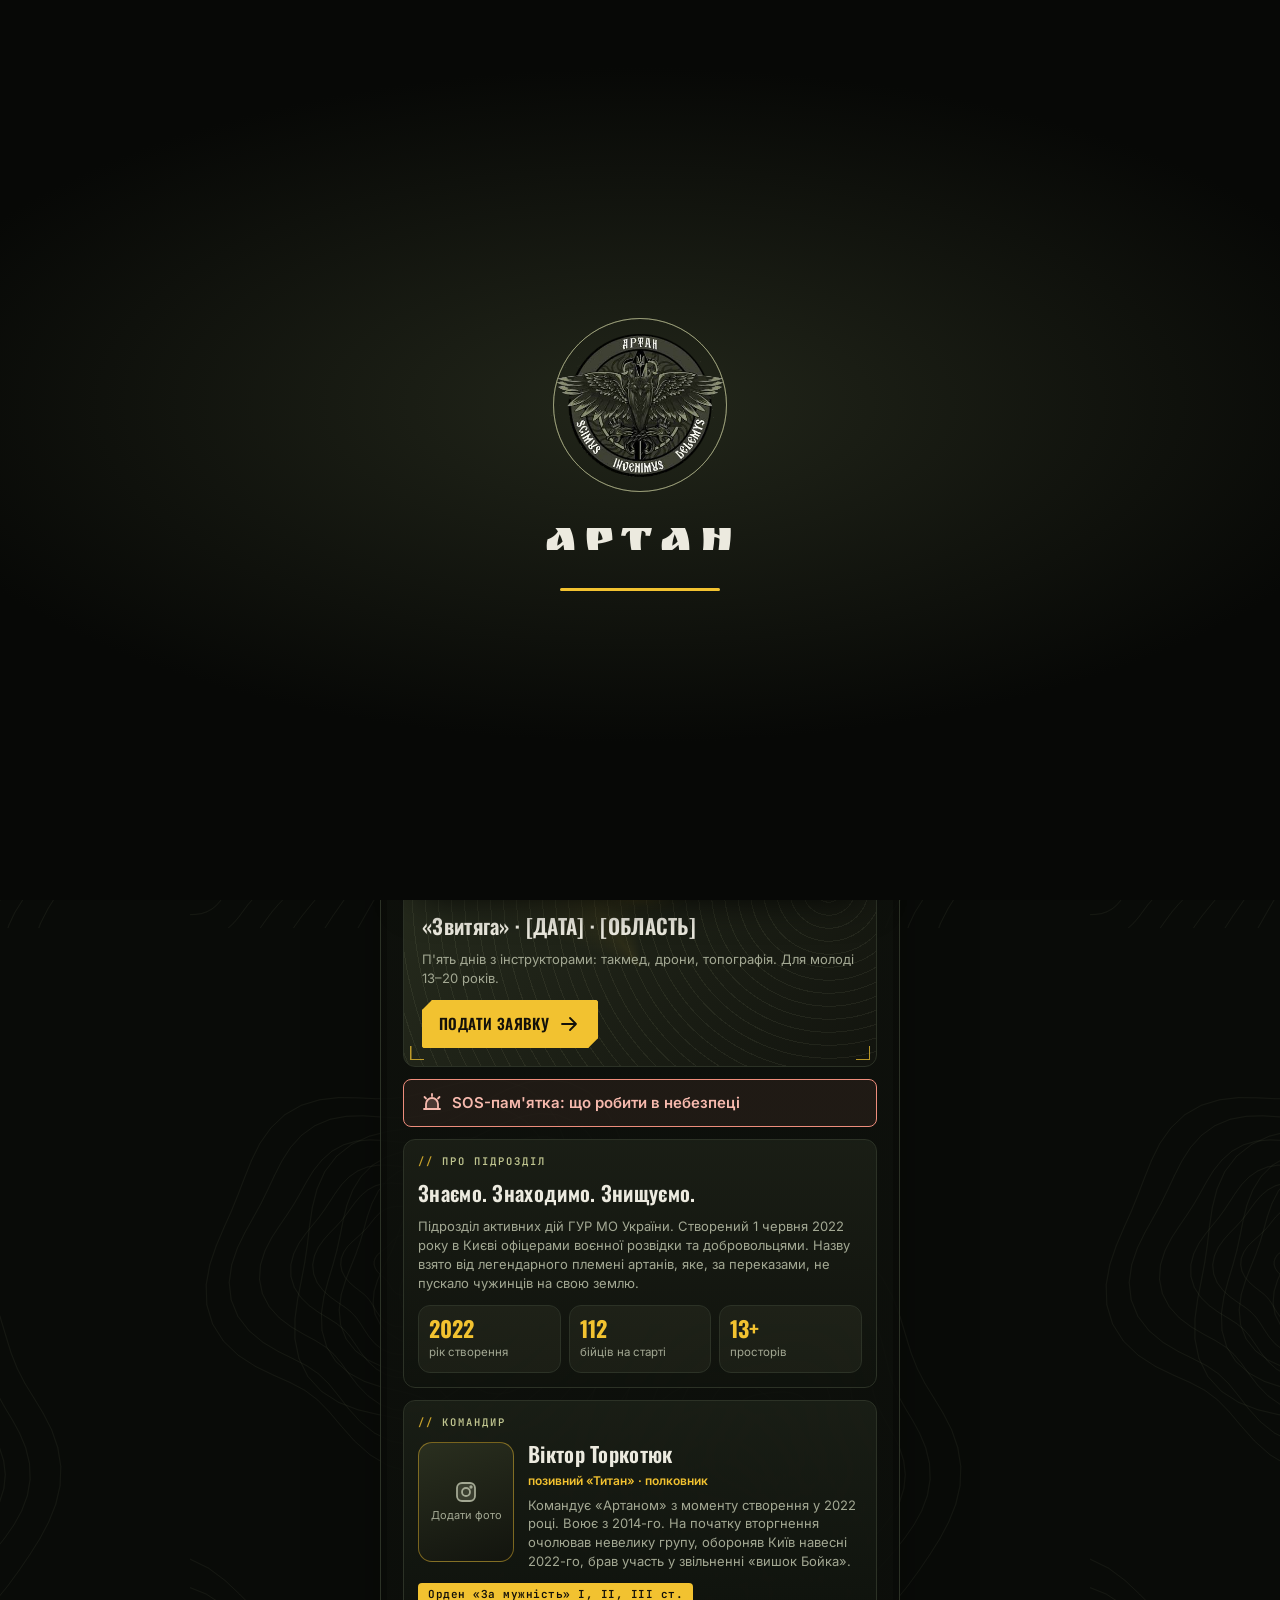
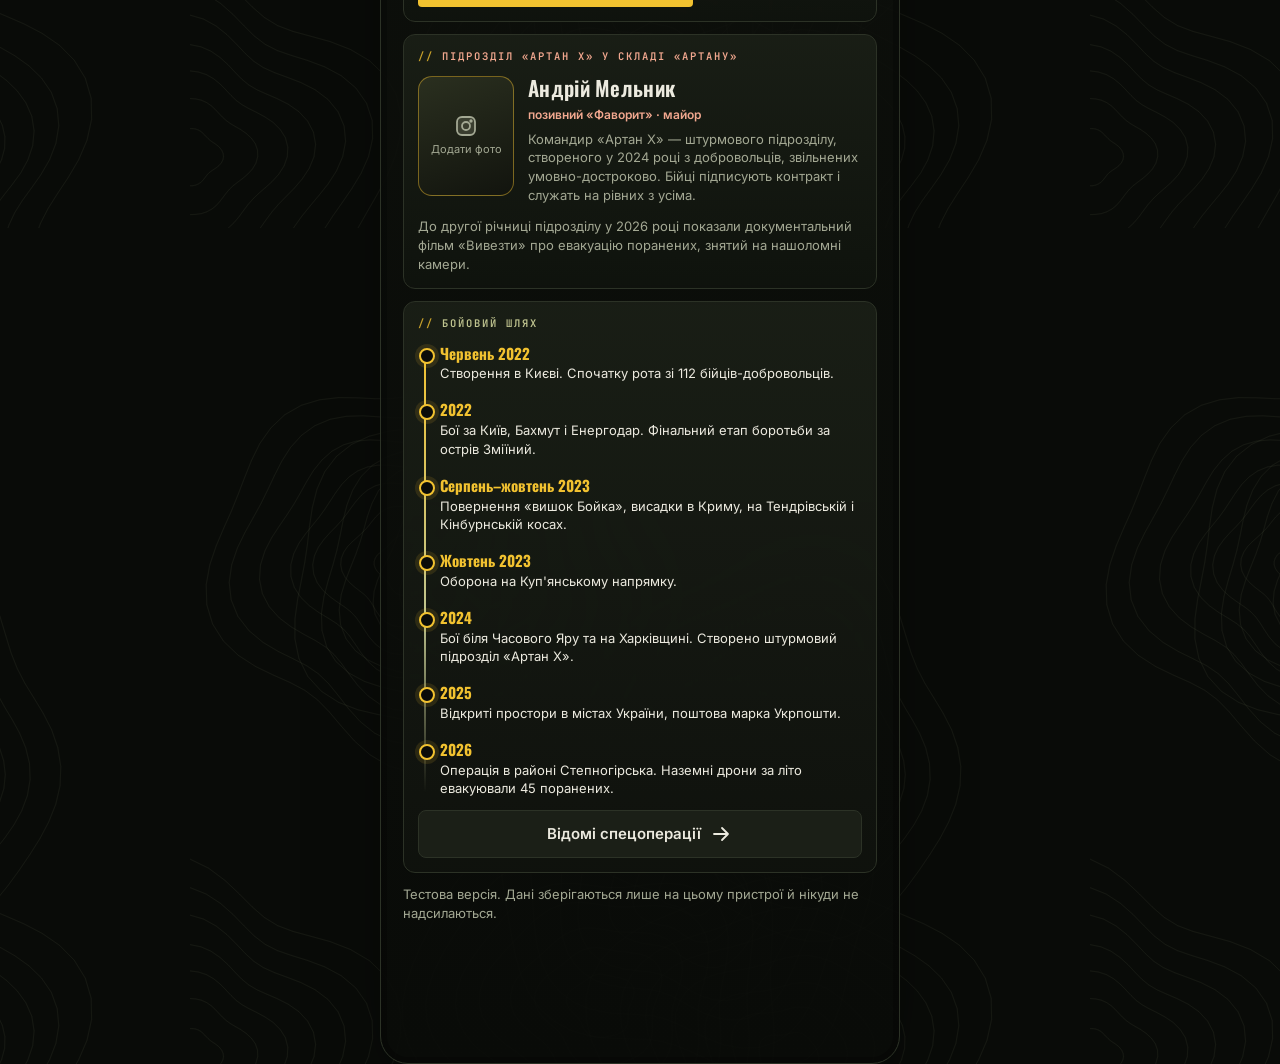
==== commit 9a890718: "Artan: full redesign — HQ radar, sector dock, adult/kid modes, campaign path, chevrons; report Co-Au" ====
--- a/output/artan/app/index.html
+++ b/output/artan/app/index.html
@@ -4,7 +4,7 @@
 <meta charset="utf-8">
 <meta name="viewport" content="width=device-width, initial-scale=1">
 <title>Артан — тестовий застосунок</title>
-<link href="https://fonts.googleapis.com/css2?family=Inter:wght@400;500;600&family=Oswald:wght@500;600&family=Ruslan+Display&display=swap" rel="stylesheet">
+<link href="https://fonts.googleapis.com/css2?family=Inter:wght@400;500;600&family=JetBrains+Mono:wght@400;600&family=Oswald:wght@500;600;700&family=Ruslan+Display&display=swap" rel="stylesheet">
 <style>
 :root{--bg:#0A0B09;--sf:#151712;--sf2:#1E211A;--ln:#32372B;--tx:#EDEBE2;--mu:#A9AD9D;--ac:#C3C79A;--ye:#F2C230;--ok:#7BC47F;--bad:#EE8D7C;--ease:cubic-bezier(.2,.8,.2,1)}
 *{box-sizing:border-box;-webkit-tap-highlight-color:transparent}
@@ -238,6 +238,7 @@
 .soc>svg{color:var(--mu);width:16px;height:16px}
 @media (prefers-reduced-motion:reduce){*,*:before,*:after{animation-duration:.01ms!important;animation-iteration-count:1!important;transition-duration:.01ms!important}}
 </style>
+<link rel="stylesheet" href="css/tablet.css">
 </head>
 <body>
 <div id="splash" role="status" aria-label="Завантаження застосунку Артан">
@@ -259,19 +260,19 @@
 <script src="js/ext/media.js"></script>
 <script src="js/ext/events.js"></script>
 <script src="js/ext/parents.js"></script>
-<nav aria-label="Розділи"><div class="in"><span class="pill" id="pill"></span>
-<a href="#home" data-tab="home"><svg class="ic" viewBox="0 0 24 24" aria-hidden="true"><path d="M3 11l9-7 9 7v9a1 1 0 0 1-1 1h-5v-6H9v6H4a1 1 0 0 1-1-1z"/></svg>Головна</a>
-<a href="#unit" data-tab="unit"><svg class="ic" viewBox="0 0 24 24" aria-hidden="true"><circle cx="12" cy="12" r="7"/><circle cx="12" cy="12" r="2"/><path d="M12 2v4M12 18v4M2 12h4M18 12h4"/></svg>Підрозділ</a>
-<a href="#map" data-tab="map"><svg class="ic" viewBox="0 0 24 24" aria-hidden="true"><path d="M12 21s7-6.200 7-11a7 7 0 0 0-14 0c0 4.800 7 11 7 11z"/><circle cx="12" cy="10" r="2.500"/></svg>Карта</a>
-<a href="#school" data-tab="school"><svg class="ic" viewBox="0 0 24 24" aria-hidden="true"><path d="M12 3l8 3v6c0 4.500-3.200 7.800-8 9-4.800-1.200-8-4.500-8-9V6z"/><path d="M9 12l2 2 4-4"/></svg>Школа</a>
-<a href="#more" data-tab="more"><svg class="ic" viewBox="0 0 24 24" aria-hidden="true"><rect x="4" y="4" width="6.500" height="6.500" rx="1.800"/><rect x="13.500" y="4" width="6.500" height="6.500" rx="1.800"/><rect x="4" y="13.500" width="6.500" height="6.500" rx="1.800"/><rect x="13.500" y="13.500" width="6.500" height="6.500" rx="1.800"/></svg>Більше</a>
-</div></nav>
+<nav class="dock" aria-label="Розділи"><span id="pill" hidden></span>
+<a href="#home" data-tab="home"><svg class="ic" viewBox="0 0 24 24" aria-hidden="true"><path d="M12 3l9 5v8l-9 5-9-5V8z"/><path d="M12 8v8M8 10.5l4 2.5 4-2.5"/></svg><span>Штаб</span></a>
+<a href="#unit" data-tab="unit"><svg class="ic" viewBox="0 0 24 24" aria-hidden="true"><circle cx="12" cy="12" r="7"/><circle cx="12" cy="12" r="2"/><path d="M12 2v4M12 18v4M2 12h4M18 12h4"/></svg><span>Підрозділ</span></a>
+<button type="button" class="dock-radar" id="radarBtn" aria-haspopup="dialog" aria-expanded="false" aria-label="Усі сектори"><span class="dr-ring" aria-hidden="true"></span><img src="img/emblem.png" alt=""></button>
+<a href="#school" data-tab="school"><svg class="ic" viewBox="0 0 24 24" aria-hidden="true"><path d="M4 20c3-1 3-5 6-6s5 1 7-2 1-6 3-8"/><circle cx="4" cy="20" r="1.6"/><circle cx="20" cy="4" r="1.6"/></svg><span>Шлях</span></a>
+<a href="#map" data-tab="map"><svg class="ic" viewBox="0 0 24 24" aria-hidden="true"><path d="M12 21s7-6.2 7-11a7 7 0 0 0-14 0c0 4.8 7 11 7 11z"/><circle cx="12" cy="10" r="2.5"/></svg><span>Карта</span></a>
+</nav>
 <script>
 (function(){
 var KEY='artan-test-v2';/* v3 */
 var S={xp:0,done:{},age:null,candle:false,daily:'',streak:0,call:'',city:'',lbOn:false};
 try{var raw=localStorage.getItem(KEY);if(raw){var o=JSON.parse(raw);for(var k in o)S[k]=o[k];}}catch(e){}
-function save(){try{localStorage.setItem(KEY,JSON.stringify(S));}catch(e){}if(typeof lbSync==='function')lbSync();}
+function save(){try{localStorage.setItem(KEY,JSON.stringify(S));}catch(e){}if(typeof lbSync==='function')lbSync();if(window.ArtanTablet&&ArtanTablet.onSave)ArtanTablet.onSave();}
 var app=document.getElementById('app'),photos={},timers=[];
 var ui={op:null,seg:'ops',mission:null,q:0,ans:null,score:0,game:null,car:0,space:null,zf:{step:0,d:{}},ss:'learn',lbf:'all',cart:[],msize:{},cartOpen:false,cartMsg:false};
 function $(s,r){return (r||document).querySelector(s);}
@@ -628,14 +629,14 @@
 /* ---------- ROUTER ---------- */
 var VIEWS={diploma:vDiploma,projects:vProjects,coins:vProjects,home:vHome,unit:vUnit,map:vMap,school:vSchool,zvytiaha:vZv,more:vMore,merch:vMerch,social:vSocial,sos:vSos},ORDER=['home','unit','map','school','more'];
 var extClean=null;
-var API={S:S,save:save,ui:ui,award:award,gEnd:gEnd,gHead:gHead,shuffle:shuffle,later:later,every:every,confetti:confetti,esc:esc,icon:icon,I:I,rank:rank,render:render,today:today,photos:photos,MISSIONS:MISSIONS,SPACES:SPACES,OPS:OPS,HIST:HIST,AGES:AGES,
+var API={S:S,save:save,ui:ui,award:award,gEnd:gEnd,gHead:gHead,shuffle:shuffle,later:later,every:every,confetti:confetti,esc:esc,icon:icon,I:I,rank:rank,render:render,today:today,photos:photos,MISSIONS:MISSIONS,SPACES:SPACES,OPS:OPS,HIST:HIST,AGES:AGES,VIEWS:VIEWS,RANKS:RANKS,EXT:EXT,silence:silence,
   dl:function(){return window.claude&&window.claude.use?window.claude.use('downloads'):Promise.resolve(null);}};
 EXT.views.forEach(function(v){if(!VIEWS[v.id])VIEWS[v.id]=function(){try{return v.render(API);}catch(err){console.error(err);return '<div class="card">Розділ тимчасово недоступний.</div>';}};});
 window.ArtanAPI=API;
 function tab(){var t=(location.hash||'#home').slice(1);return VIEWS[t]?t:'home';}
 function render(top){clearTimers();if(extClean){try{extClean();}catch(e){}extClean=null;}if(mapInst){try{mapInst.destroy();}catch(e){}mapInst=null;}var t=tab(),nt=ORDER.indexOf(t)>-1?t:(t==='diploma'?'school':'more');app.innerHTML='<div class="view stack">'+VIEWS[t]()+'</div>';
 var as=document.querySelectorAll('nav a');for(var i=0;i<as.length;i++){var on=as[i].getAttribute('data-tab')===nt;as[i].className=on?'on':'';if(on)as[i].setAttribute('aria-current','page');else as[i].removeAttribute('aria-current');}
-$('#pill').style.transform='translateX('+(ORDER.indexOf(nt)*100)+'%)';
+
 requestAnimationFrame(function(){var b=document.querySelectorAll('.bar i[data-w]');for(var i=0;i<b.length;i++)b[i].style.width=b[i].getAttribute('data-w')+'%';});
 if(t==='home'){car();every(function(){ui.car=(ui.car+1)%OPS.length;car();},5000);every(function(){var s=$('#sil');if(s)s.textContent=silence();},30000);}
 if(t==='map'){mountMap();spaceCard(false);}
@@ -689,8 +690,10 @@
 try{var rq=indexedDB.open('artan-photos',1);rq.onupgradeneeded=function(){rq.result.createObjectStore('p');};rq.onsuccess=function(){DB=rq.result;try{var st=DB.transaction('p').objectStore('p'),cur=st.openCursor(),n=0;cur.onsuccess=function(){var c=cur.result;if(c){try{photos[c.key]=URL.createObjectURL(c.value);n++;}catch(e){}c.continue();}else if(n&&(tab()==='unit'||tab()==='home')&&!ui.game)render();};}catch(e){}};}catch(e){}
 render();
 setTimeout(lbInit,0);
+window.ArtanBoot=true;
 setTimeout(function(){document.getElementById('splash').className='out';},2300);
 })();
 </script>
+<script src="js/tablet.js"></script>
 </body>
 </html>
--- a/output/artan/app/css/tablet.css
+++ b/output/artan/app/css/tablet.css
@@ -0,0 +1,176 @@
+/* ===== ARTAN «Оперативний планшет» — design layer over the base styles ===== */
+:root{
+  --bg:#090B08; --sf:#12150F; --sf2:#1B1F17; --ln:#2C3226; --tx:#ECEADF; --mu:#A3A893; --ac:#BFC48F; --ye:#F2C230;
+  --ok:#7BC47F; --bad:#EE8D7C; --hud:#F2C230; --grid:rgba(191,196,143,.07);
+  --mono:"JetBrains Mono",ui-monospace,SFMono-Regular,Menlo,monospace;
+  --r:8px; --r-lg:12px; --chamfer:10px;
+  --topo:none;
+}
+body.kid{--ye:#FFC24A; --hud:#FFC24A; --ac:#B9E07F; --sf:#15190F; --sf2:#20261A; --r:16px; --r-lg:22px; --chamfer:0px; font-size:16.5px}
+
+html,body{background:var(--bg)}
+body{background:
+  var(--topo) center top/900px auto repeat,
+  radial-gradient(110% 55% at 50% -5%,#1D2216 0%,transparent 60%),
+  var(--bg) !important;
+}
+#app{background:none!important;padding-bottom:132px}
+@media (min-width:760px){
+  #app{max-width:520px;margin:28px auto 0;border:1px solid var(--ln);border-radius:28px;padding:6px 22px 140px;background:linear-gradient(180deg,rgba(18,21,15,.82),rgba(9,11,8,.9))!important;box-shadow:0 40px 80px -40px #000,inset 0 0 0 6px rgba(0,0,0,.25)}
+}
+
+/* type */
+h1,h2,h3{font-family:Oswald,Inter,sans-serif;letter-spacing:.3px;text-wrap:balance}
+h1{font-size:30px;text-transform:uppercase;letter-spacing:1px}
+.ey{font-family:var(--mono);font-weight:600;letter-spacing:2px;font-size:10.5px;color:var(--ac)}
+.ey::before{content:"// ";color:var(--ye);opacity:.8}
+.mono{font-family:var(--mono)}
+
+/* surfaces */
+.card{border-radius:var(--r-lg);background:linear-gradient(180deg,rgba(27,31,23,.92),rgba(16,19,14,.92));border-color:var(--ln);backdrop-filter:blur(2px)}
+.hero,.idc,.hud-frame{position:relative;border-radius:var(--r-lg)}
+.hud-frame::after,.hero::before,.idc::after{content:"";position:absolute;inset:6px;pointer-events:none;z-index:2;
+  background:
+   linear-gradient(var(--hud),var(--hud)) left top/14px 1.5px no-repeat,linear-gradient(var(--hud),var(--hud)) left top/1.5px 14px no-repeat,
+   linear-gradient(var(--hud),var(--hud)) right top/14px 1.5px no-repeat,linear-gradient(var(--hud),var(--hud)) right top/1.5px 14px no-repeat,
+   linear-gradient(var(--hud),var(--hud)) left bottom/14px 1.5px no-repeat,linear-gradient(var(--hud),var(--hud)) left bottom/1.5px 14px no-repeat,
+   linear-gradient(var(--hud),var(--hud)) right bottom/14px 1.5px no-repeat,linear-gradient(var(--hud),var(--hud)) right bottom/1.5px 14px no-repeat;opacity:.75}
+.hero:after{opacity:.6}
+
+/* buttons */
+button,.btn{border-radius:var(--r)}
+.pri{clip-path:polygon(var(--chamfer) 0,100% 0,100% calc(100% - var(--chamfer)),calc(100% - var(--chamfer)) 100%,0 100%,0 var(--chamfer));border-radius:2px;letter-spacing:.4px;text-transform:uppercase;font-family:Oswald,Inter,sans-serif;font-weight:600;font-size:15px}
+body.kid .pri{border-radius:999px;text-transform:none;font-family:Inter,sans-serif;font-size:16px}
+.badge{font-family:var(--mono);font-size:11px;letter-spacing:.5px;border-radius:4px}
+body.kid .badge{border-radius:999px}
+.chip{border-radius:4px}
+body.kid .chip{border-radius:999px}
+.seg{border-radius:var(--r)}.seg button{border-radius:calc(var(--r) - 3px)}
+
+/* ===== header & status strip ===== */
+.t-head{display:flex;align-items:center;justify-content:space-between;gap:12px;padding:20px 0 2px}
+.t-head .who{display:flex;align-items:center;gap:12px;min-width:0}
+.t-head .who img{width:48px;height:48px;object-fit:contain;filter:drop-shadow(0 4px 10px #000)}
+.t-head .wm{font-size:26px}
+.t-head p{font-family:var(--mono);font-size:11px;color:var(--mu);letter-spacing:.5px}
+.modesw{display:inline-grid;grid-template-columns:1fr 1fr;border:1px solid var(--ln);border-radius:999px;padding:3px;background:var(--sf);flex:none}
+.modesw button{min-height:34px;padding:0 10px;font-size:11.5px;border:0;border-radius:999px;background:transparent;color:var(--mu);font-weight:600}
+.modesw button[aria-pressed="true"]{background:var(--ye);color:#14110A}
+
+.status{display:grid;grid-template-columns:repeat(4,1fr);border:1px solid var(--ln);border-radius:var(--r);background:rgba(10,12,9,.7);overflow:hidden}
+.status>div{padding:9px 10px;border-right:1px solid var(--ln);min-width:0}
+.status>div:last-child{border-right:0}
+.status span{display:block;font-family:var(--mono);font-size:9.5px;letter-spacing:1.2px;color:var(--mu);text-transform:uppercase;white-space:nowrap;overflow:hidden;text-overflow:ellipsis}
+.status b{display:flex;align-items:center;gap:5px;font-family:var(--mono);font-size:14px;color:var(--ye);font-weight:600;white-space:nowrap;font-variant-numeric:tabular-nums;overflow:hidden;text-overflow:ellipsis}
+.status b svg{width:16px;height:18px;flex:none}
+
+/* ===== radar ===== */
+.radar{position:relative;margin:4px auto 0;width:100%;max-width:400px;aspect-ratio:1}
+.radar svg{display:block;width:100%;height:100%;overflow:visible}
+.radar .ring{fill:none;stroke:rgba(191,196,143,.16);stroke-width:1}
+.radar .tick{stroke:rgba(191,196,143,.3);stroke-width:1}
+.radar .sec path{fill:rgba(191,196,143,.035);stroke:rgba(191,196,143,.22);stroke-width:1;transition:fill .25s,stroke .25s}
+.radar .sec g{color:var(--ac);transition:color .25s,transform .25s var(--ease)}
+.radar .sec text{font:600 10.5px var(--mono);fill:var(--tx);text-anchor:middle;letter-spacing:.3px;pointer-events:none}
+.radar .sec:hover path,.radar .sec:focus-visible path{fill:rgba(242,194,48,.14);stroke:var(--ye)}
+.radar .sec:hover g,.radar .sec:focus-visible g{color:var(--ye)}
+.radar .sec:focus{outline:none}
+.radar .sec{animation:secIn .6s var(--ease) backwards;animation-delay:calc(var(--i) * 45ms + .1s);transform-origin:200px 200px;transform-box:view-box}
+@keyframes secIn{from{opacity:0;transform:scale(.6) rotate(-14deg)}}
+.radar .sweep{transform-origin:200px 200px;transform-box:view-box;animation:sweep 6s linear infinite;pointer-events:none}
+@keyframes sweep{to{transform:rotate(360deg)}}
+.radar .blip{fill:var(--ye);animation:blip 2.4s ease-out infinite}
+@keyframes blip{0%{opacity:0}10%{opacity:1}100%{opacity:0}}
+.radar .core circle.c1{fill:#0B0D09;stroke:var(--ye);stroke-width:1.5}
+.radar .core{cursor:pointer}
+.radar .core:focus{outline:none}.radar .core:focus-visible circle.c1{stroke-width:3}
+.radar .core text{font:600 9px var(--mono);fill:var(--ye);text-anchor:middle;letter-spacing:1.5px}
+
+/* briefing */
+.brief{display:grid;gap:12px}
+.brief .row.sb{align-items:flex-start}
+.brief .dl{font-family:var(--mono);font-size:11px;color:var(--mu)}
+
+/* ===== dock ===== */
+nav.dock{position:fixed;left:50%;transform:translateX(-50%);bottom:calc(10px + env(safe-area-inset-bottom,0px));width:min(468px,calc(100% - 20px));z-index:30;
+  display:grid;grid-template-columns:1fr 1fr 84px 1fr 1fr;align-items:end;padding:6px;pointer-events:auto;
+  background:rgba(14,17,12,.9);-webkit-backdrop-filter:blur(14px);backdrop-filter:blur(14px);border:1px solid var(--ln);border-radius:20px;box-shadow:0 18px 40px -12px #000}
+nav.dock a{min-height:54px;display:flex;flex-direction:column;align-items:center;justify-content:center;gap:3px;font:500 10.5px var(--mono);letter-spacing:.3px;color:var(--mu);text-decoration:none;border-radius:14px;transition:color .25s,background .25s}
+nav.dock a.on{color:var(--ye);background:rgba(242,194,48,.08)}
+nav.dock a.on svg{transform:translateY(-1px) scale(1.1)}
+nav.dock a svg{transition:transform .35s var(--ease)}
+.dock-radar{position:relative;justify-self:center;width:72px;height:72px;margin-top:-26px;border-radius:50%;padding:0;min-height:0;border:1px solid var(--ye);background:radial-gradient(circle,#20251A,#0A0C08 70%);box-shadow:0 0 0 6px rgba(9,11,8,.9),0 10px 30px -6px rgba(242,194,48,.45)}
+.dock-radar img{width:46px;height:46px;object-fit:contain;position:relative;z-index:1}
+.dock-radar .dr-ring{position:absolute;inset:4px;border-radius:50%;background:conic-gradient(from 0deg,transparent 0 75%,rgba(242,194,48,.55) 100%);-webkit-mask:radial-gradient(circle,transparent 55%,#000 57%);mask:radial-gradient(circle,transparent 55%,#000 57%);animation:sweep 3.2s linear infinite}
+.dock-radar[aria-expanded="true"]{background:var(--ye)}
+.dock-radar:active{transform:scale(.94)}
+
+/* ===== radial quick menu ===== */
+.qmenu{position:fixed;inset:0;z-index:60;display:grid;place-items:center;padding:24px 16px 120px;background:radial-gradient(circle at 50% 100%,rgba(28,33,22,.97),rgba(5,6,4,.97) 70%);animation:qIn .3s var(--ease)}
+@keyframes qIn{from{opacity:0}}
+.qmenu .qwrap{width:min(440px,100%);display:grid;gap:14px}
+.qmenu h2{font-family:var(--mono);font-size:12px;letter-spacing:2px;color:var(--ac);text-align:center;font-weight:600}
+.qgrid{display:grid;grid-template-columns:repeat(3,1fr);gap:10px}
+.qgrid a{display:flex;flex-direction:column;align-items:center;justify-content:center;gap:7px;min-height:86px;padding:8px;text-align:center;border:1px solid var(--ln);border-radius:var(--r-lg);background:rgba(27,31,23,.85);color:var(--tx);text-decoration:none;font-size:12.5px;font-weight:600;
+  animation:qItem .45s var(--ease) backwards;animation-delay:calc(var(--i) * 28ms)}
+.qgrid a svg{color:var(--ye)}
+.qgrid a:hover,.qgrid a:focus-visible{border-color:var(--ye);background:rgba(242,194,48,.1)}
+@keyframes qItem{from{opacity:0;transform:translateY(60px) scale(.6)}}
+.qmenu .qclose{justify-self:center;min-width:140px}
+
+/* ===== campaign path ===== */
+.path{position:relative;border:1px solid var(--ln);border-radius:var(--r-lg);overflow:hidden;background:var(--topo) center/600px auto,linear-gradient(180deg,#141810,#0B0D09)}
+.path svg.trail{position:absolute;inset:0;width:100%;height:100%}
+.path .trail .road{fill:none;stroke:rgba(191,196,143,.25);stroke-width:10;stroke-linecap:round}
+.path .trail .dash{fill:none;stroke:var(--ye);stroke-width:2;stroke-dasharray:2 10;stroke-linecap:round;opacity:.8}
+.path .trail .walked{fill:none;stroke:var(--ye);stroke-width:4;stroke-linecap:round;stroke-dasharray:var(--len) var(--len);stroke-dashoffset:var(--len);animation:walk 1.6s .3s var(--ease) forwards}
+@keyframes walk{to{stroke-dashoffset:var(--off)}}
+.node{position:absolute;transform:translate(-50%,-50%);width:66px;height:66px;min-height:0;padding:0;border-radius:50%;border:2px solid var(--ln);background:radial-gradient(circle,#252A1D,#11140D);display:flex;align-items:center;justify-content:center;font-size:26px;color:var(--ac);
+  animation:pop .5s var(--ease) backwards;animation-delay:calc(var(--i) * 60ms + .2s);z-index:1}
+.node svg{width:28px;height:28px}
+.node.done{border-color:var(--ok);background:radial-gradient(circle,#24361F,#11160E)}
+.node.done::after{content:"";position:absolute;right:-2px;top:-2px;width:22px;height:22px;border-radius:50%;background:var(--ok) url("data:image/svg+xml,%3Csvg xmlns='http://www.w3.org/2000/svg' viewBox='0 0 24 24'%3E%3Cpath d='M6 12l4 4 8-8' fill='none' stroke='%2314110A' stroke-width='3' stroke-linecap='round' stroke-linejoin='round'/%3E%3C/svg%3E") center/14px no-repeat;border:2px solid #0B0D09}
+.node.next{border-color:var(--ye);box-shadow:0 0 0 0 rgba(242,194,48,.6);animation:pop .5s var(--ease) backwards,beacon 1.8s 1s ease-out infinite}
+@keyframes beacon{0%{box-shadow:0 0 0 0 rgba(242,194,48,.55)}100%{box-shadow:0 0 0 18px rgba(242,194,48,0)}}
+.node.lock{opacity:.5;filter:grayscale(.8)}
+.node.lock::after{content:"";position:absolute;inset:auto;bottom:-4px;width:20px;height:20px;border-radius:6px;background:#2C3226 url("data:image/svg+xml,%3Csvg xmlns='http://www.w3.org/2000/svg' viewBox='0 0 24 24'%3E%3Crect x='6' y='11' width='12' height='9' rx='2' fill='none' stroke='%23A3A893' stroke-width='2'/%3E%3Cpath d='M9 11V8a3 3 0 0 1 6 0v3' fill='none' stroke='%23A3A893' stroke-width='2'/%3E%3C/svg%3E") center/14px no-repeat}
+.node-l{position:absolute;transform:translate(-50%,0);width:120px;text-align:center;font:600 11px/1.25 var(--mono);color:var(--tx);pointer-events:none;text-shadow:0 1px 3px #000}
+.node-l small{display:block;color:var(--mu);font-weight:400;font-size:10px;letter-spacing:.5px}
+.path-flag{position:absolute;transform:translate(-50%,-100%);font:600 10px var(--mono);letter-spacing:1.5px;color:var(--ye)}
+
+/* sheet */
+.sheet{position:fixed;left:50%;bottom:0;transform:translateX(-50%);width:min(520px,100%);z-index:55;background:linear-gradient(180deg,#1C2117,#0E110B);border:1px solid var(--ln);border-bottom:0;border-radius:22px 22px 0 0;padding:18px 18px calc(110px + env(safe-area-inset-bottom,0px));display:grid;gap:12px;box-shadow:0 -20px 50px -10px #000;animation:sheetIn .4s var(--ease)}
+@keyframes sheetIn{from{transform:translate(-50%,100%)}}
+.sheet .grab{width:44px;height:4px;border-radius:4px;background:var(--ln);justify-self:center}
+.sheet-bg{position:fixed;inset:0;z-index:54;background:rgba(0,0,0,.45)}
+
+/* patches */
+.patches{display:grid;grid-template-columns:repeat(4,1fr);gap:10px}
+.patch{display:grid;justify-items:center;gap:4px;text-align:center;font-size:10.5px;color:var(--mu);line-height:1.2}
+.patch svg{width:100%;max-width:64px;height:auto}
+.patch.off svg{opacity:.22;filter:grayscale(1)}
+.patch.on{color:var(--tx)}
+
+/* level up */
+.lvl{position:fixed;inset:0;z-index:80;display:grid;place-items:center;text-align:center;padding:24px;background:radial-gradient(circle,rgba(40,34,10,.96),rgba(5,6,4,.97) 70%);animation:qIn .3s}
+.lvl .in{display:grid;gap:14px;justify-items:center;max-width:340px}
+.lvl svg{width:150px;height:auto;animation:lvlBadge 1s var(--ease) both;filter:drop-shadow(0 0 30px rgba(242,194,48,.5))}
+@keyframes lvlBadge{0%{transform:scale(.2) rotate(-30deg);opacity:0}60%{transform:scale(1.15) rotate(4deg);opacity:1}100%{transform:none}}
+.lvl h1{font-size:34px;color:var(--ye)}
+
+/* kids */
+body.kid h1{text-transform:none;font-size:32px}
+body.kid .ey::before{content:""}
+.kid-go{display:grid;grid-template-columns:76px 1fr;gap:14px;align-items:center}
+.kid-go .node{position:relative;transform:none;animation:none}
+
+/* view transitions */
+::view-transition-old(root){animation:vtOut .28s ease-in both}
+::view-transition-new(root){animation:vtIn .38s var(--ease) both}
+@keyframes vtOut{to{opacity:0;transform:scale(1.04);filter:blur(3px)}}
+@keyframes vtIn{from{opacity:0;transform:scale(.94)}}
+@media (prefers-reduced-motion:reduce){.radar .sweep,.dock-radar .dr-ring{animation:none}::view-transition-old(root),::view-transition-new(root){animation:none}}
+@media (max-width:440px){.status{grid-template-columns:1fr 1fr}.status>div:nth-child(2){border-right:0}.status>div:nth-child(-n+2){border-bottom:1px solid var(--ln)}}
+.status{grid-template-columns:1fr 1fr}.status>div:nth-child(2){border-right:0}.status>div:nth-child(-n+2){border-bottom:1px solid var(--ln)}
+.t-head{padding-top:26px}.t-head .wm{line-height:1.15}
+.node-l{background:rgba(9,11,8,.82);border:1px solid var(--ln);border-radius:6px;padding:3px 6px;width:auto;max-width:132px;white-space:normal}
